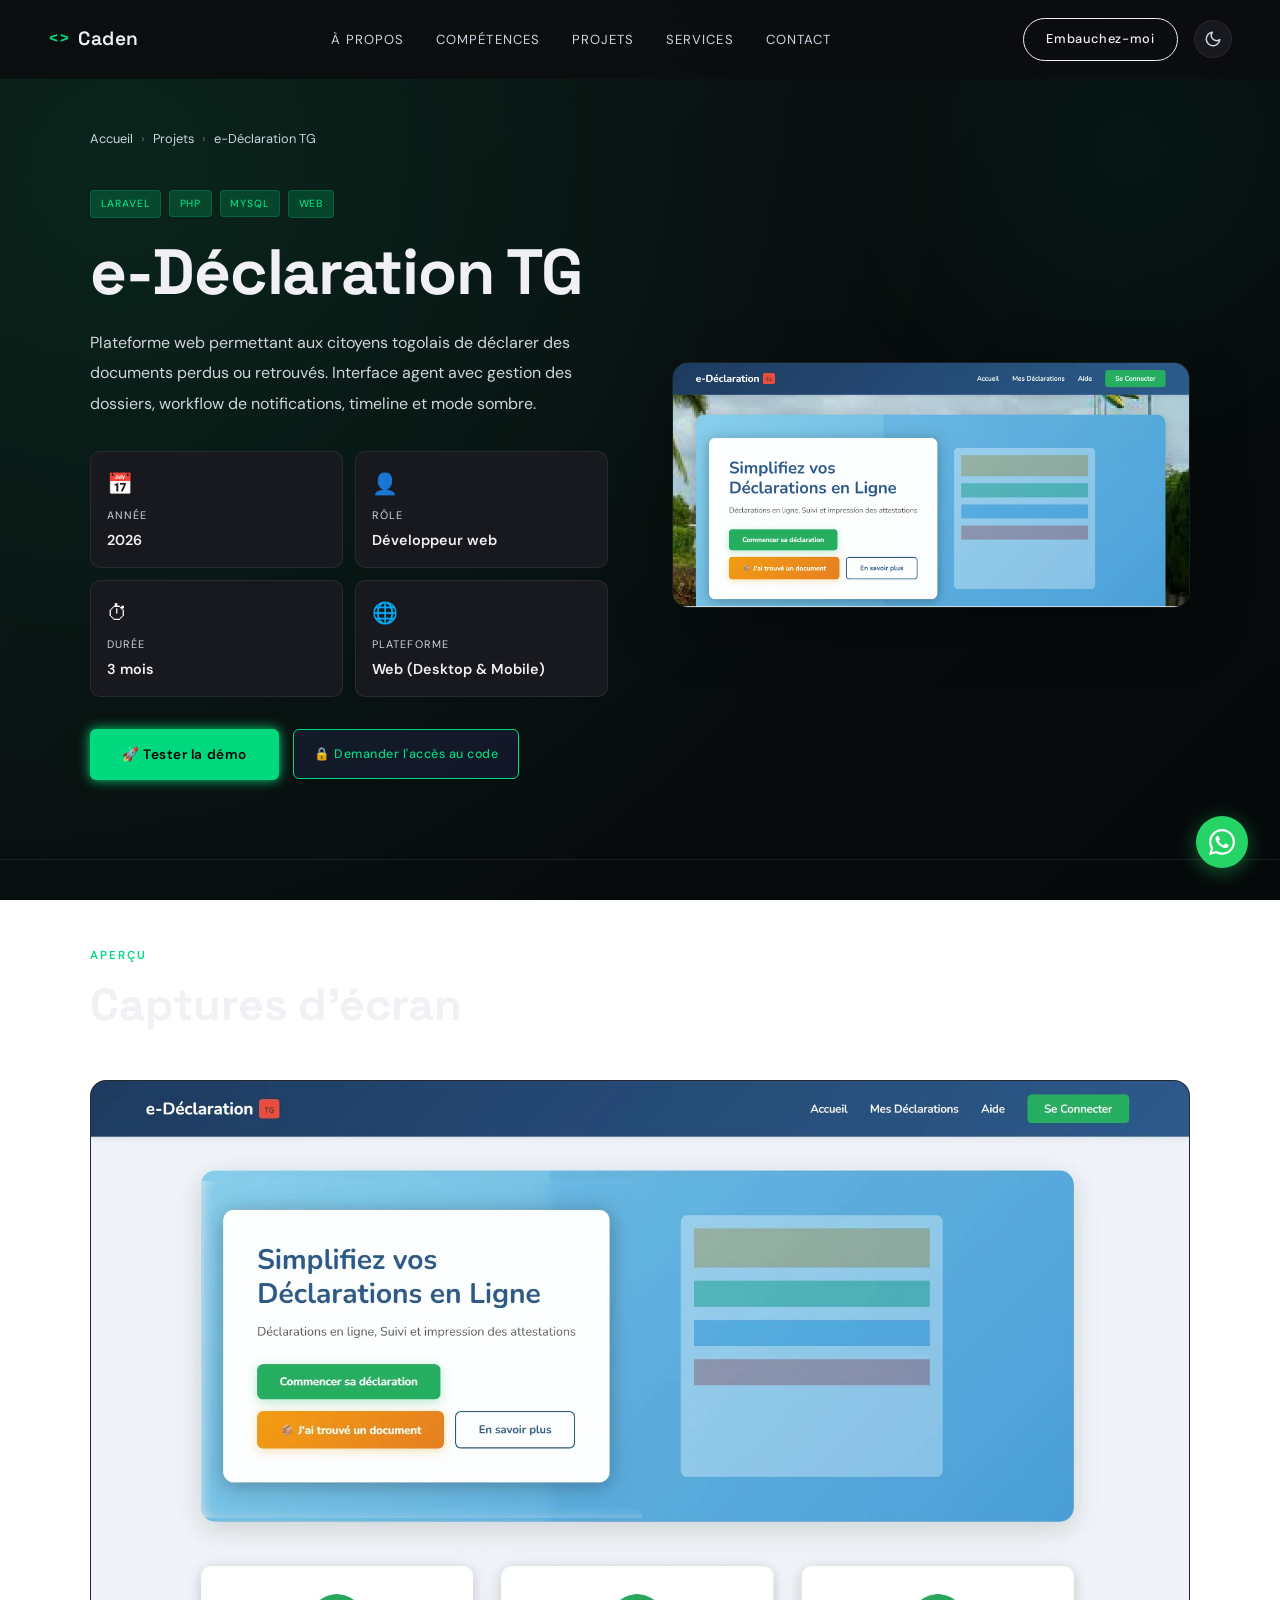
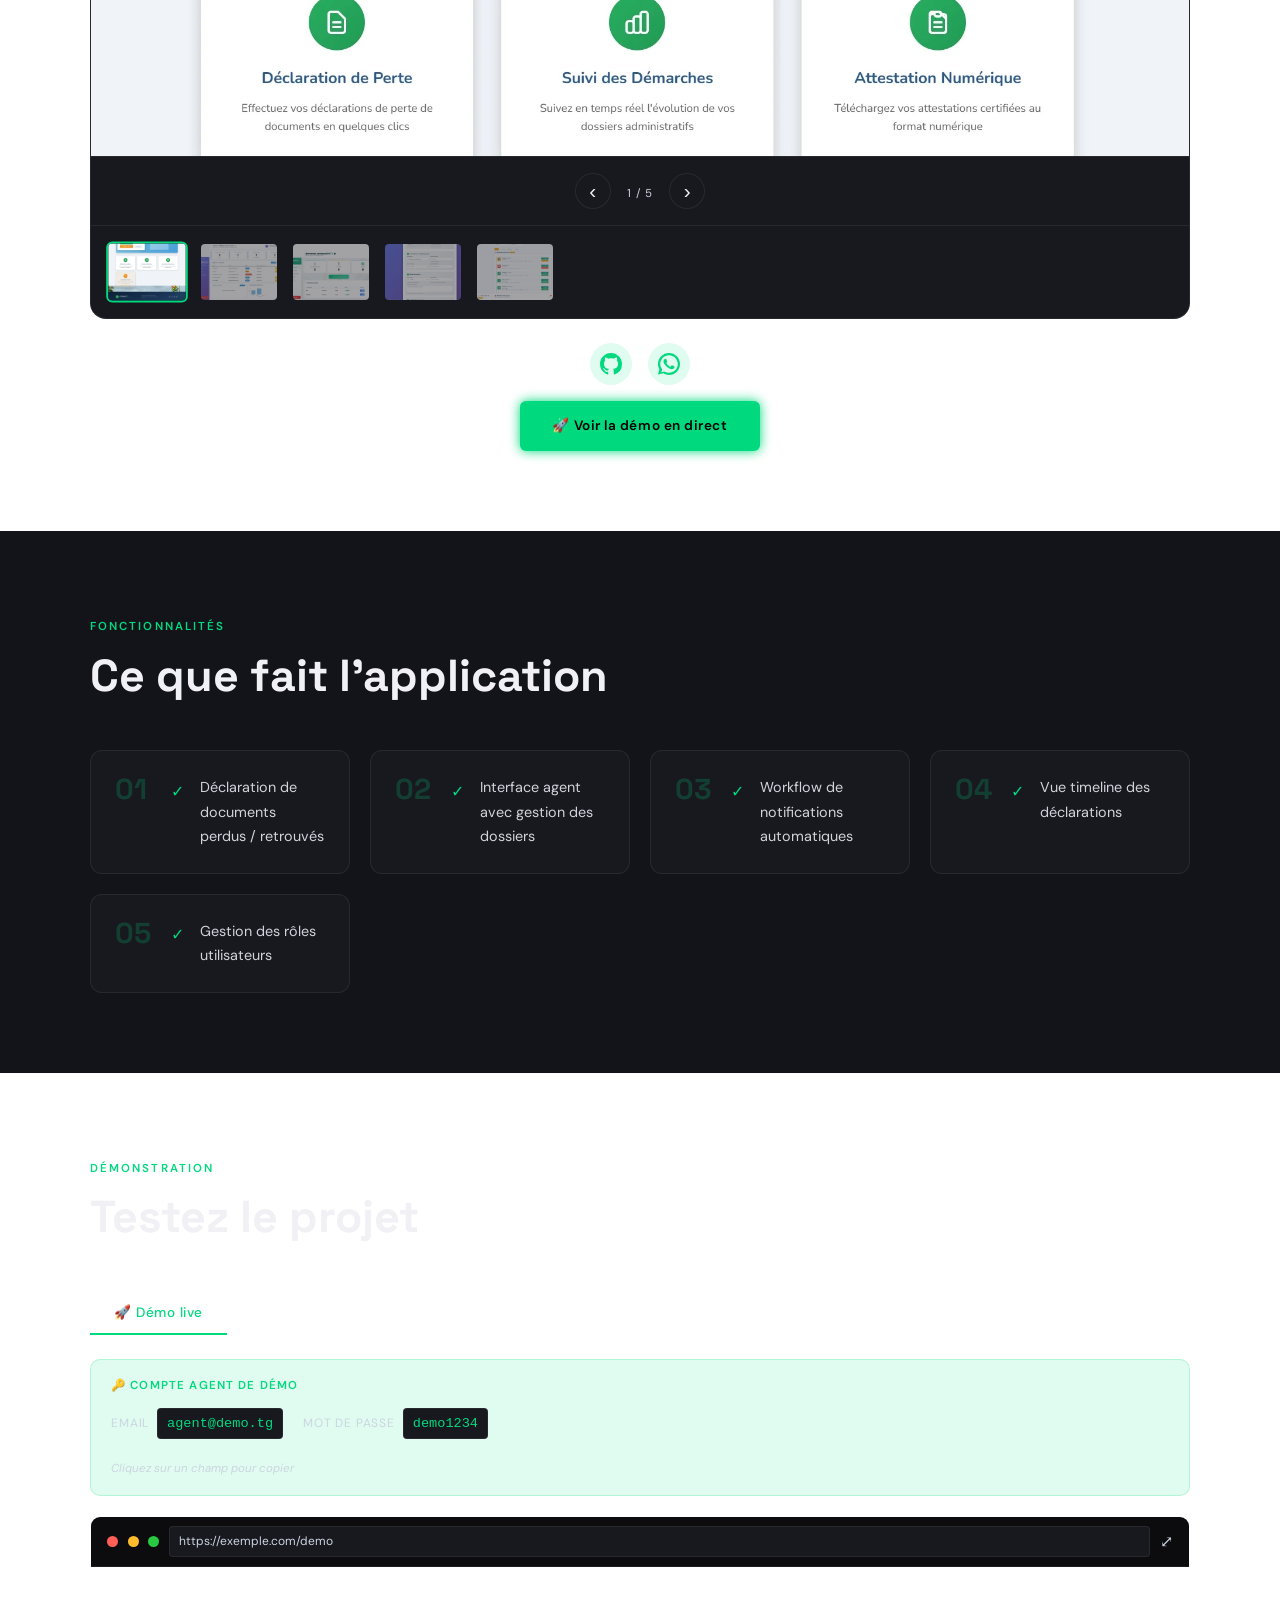
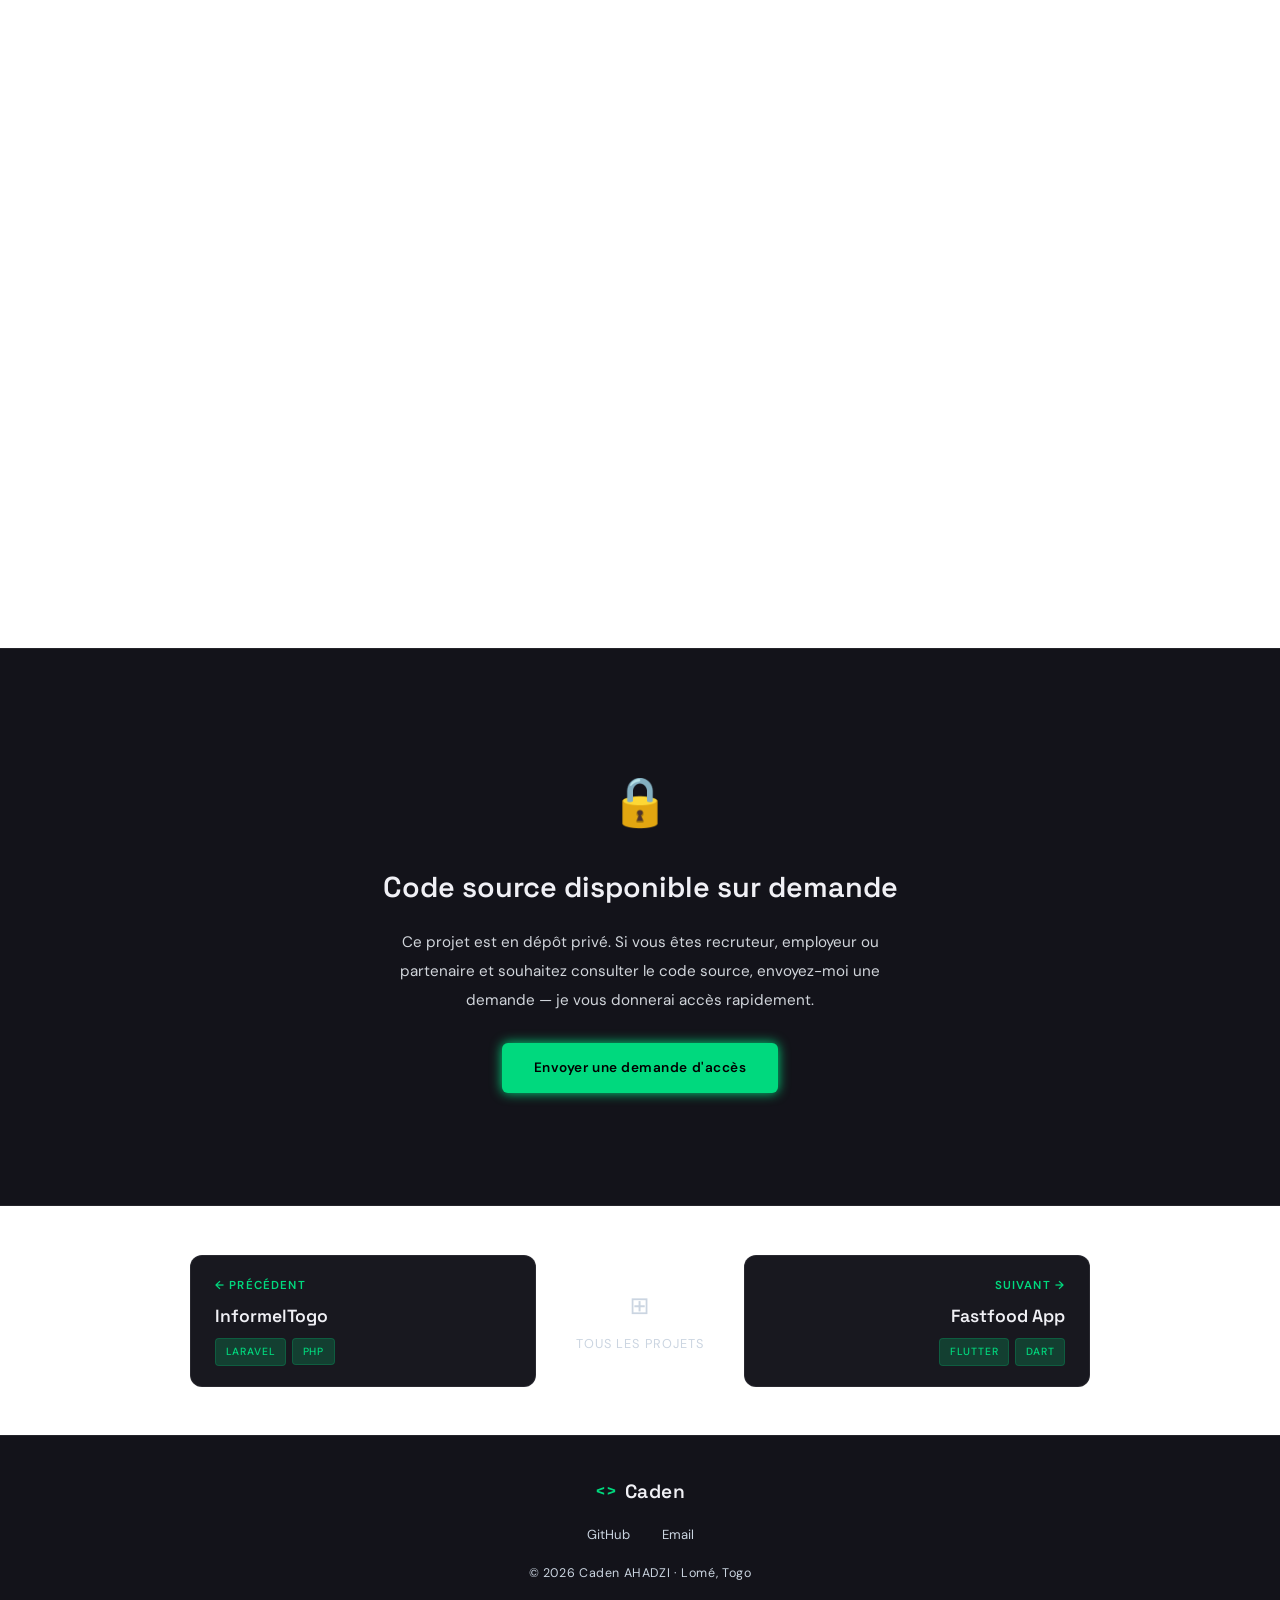
==== projet-edeclaration.html @ d6ae1157 "Mise a jour de la photo de profil et du CV" ====
<!DOCTYPE html>
<html lang="fr">
<head>
  <meta charset="UTF-8">
  <meta name="viewport" content="width=device-width, initial-scale=1.0">
  <meta name="description" content="Caden AHADZI — Développeur Frontend Mobile & Web — Lomé, Togo">
  <title>Caden — e-Déclaration TG</title>

  <link rel="preconnect" href="https://fonts.googleapis.com">
  <link rel="preconnect" href="https://fonts.gstatic.com" crossorigin>
  <link href="https://fonts.googleapis.com/css2?family=Space+Grotesk:wght@300;400;500;600;700&family=DM+Sans:opsz,wght@9..40,300;9..40,400;9..40,500&display=swap" rel="stylesheet">

  <link rel="stylesheet" href="css/style.css">
</head>
<body>

  <nav id="navbar">
    <a href="index.html" class="nav-logo">
      <span class="logo-bracket">&lt;&gt;</span>
      <span class="logo-name">Caden</span>
    </a>

    <ul class="nav-links" id="navLinks">
      <li><a href="index.html#about">À propos</a></li>
      <li><a href="index.html#competences">Compétences</a></li>
      <li><a href="index.html#projets">Projets</a></li>
      <li><a href="index.html#services">Services</a></li>
      <li><a href="index.html#contact">Contact</a></li>
    </ul>

    <div class="nav-right">
      <a href="index.html#contact" class="btn-hire">Embauchez-moi</a>
      <button class="theme-toggle" id="themeToggle" aria-label="Changer le thème">
        <svg class="icon-moon" xmlns="http://www.w3.org/2000/svg" width="18" height="18" viewBox="0 0 24 24" fill="none" stroke="currentColor" stroke-width="2" stroke-linecap="round" stroke-linejoin="round">
          <path d="M21 12.79A9 9 0 1 1 11.21 3 7 7 0 0 0 21 12.79z"/>
        </svg>
        <svg class="icon-sun" xmlns="http://www.w3.org/2000/svg" width="18" height="18" viewBox="0 0 24 24" fill="none" stroke="currentColor" stroke-width="2" stroke-linecap="round" stroke-linejoin="round">
          <circle cx="12" cy="12" r="5"/>
          <line x1="12" y1="1" x2="12" y2="3"/>
          <line x1="12" y1="21" x2="12" y2="23"/>
          <line x1="4.22" y1="4.22" x2="5.64" y2="5.64"/>
          <line x1="18.36" y1="18.36" x2="19.78" y2="19.78"/>
          <line x1="1" y1="12" x2="3" y2="12"/>
          <line x1="21" y1="12" x2="23" y2="12"/>
          <line x1="4.22" y1="19.78" x2="5.64" y2="18.36"/>
          <line x1="18.36" y1="5.64" x2="19.78" y2="4.22"/>
        </svg>
      </button>
      <button class="nav-burger" id="burger" aria-label="Menu">
        <span></span><span></span><span></span>
      </button>
    </div>
  </nav>

  <main>
    <section class="projet-hero" style="--projet-couleur: #FF6B35">
      <div class="projet-hero-orb"></div>
      <div class="container">
        <div class="breadcrumb fade-in visible">
          <a href="index.html">Accueil</a>
          <span class="bc-sep">›</span>
          <a href="index.html#projets">Projets</a>
          <span class="bc-sep">›</span>
          <span>e-Déclaration TG</span>
        </div>

        <div class="projet-hero-grid">
          <div class="projet-hero-content">
            <div class="projet-tags-wrap fade-in visible">
              <span class="tag">Laravel</span>
              <span class="tag">PHP</span>
              <span class="tag">MySQL</span>
              <span class="tag">Web</span>
            </div>
            <h1 class="projet-titre fade-in visible">e-Déclaration TG</h1>
            <p class="projet-desc fade-in visible">Plateforme web permettant aux citoyens togolais de déclarer des documents perdus ou retrouvés. Interface agent avec gestion des dossiers, workflow de notifications, timeline et mode sombre.</p>

            <div class="projet-details-grid fade-in visible">
              <div class="projet-detail-card">
                <span class="pdc-icon">📅</span>
                <p class="pdc-label">Année</p>
                <p class="pdc-valeur">2026</p>
              </div>
              <div class="projet-detail-card">
                <span class="pdc-icon">👤</span>
                <p class="pdc-label">Rôle</p>
                <p class="pdc-valeur">Développeur web</p>
              </div>
              <div class="projet-detail-card">
                <span class="pdc-icon">⏱</span>
                <p class="pdc-label">Durée</p>
                <p class="pdc-valeur">3 mois</p>
              </div>
              <div class="projet-detail-card">
                <span class="pdc-icon">🌐</span>
                <p class="pdc-label">Plateforme</p>
                <p class="pdc-valeur">Web (Desktop &amp; Mobile)</p>
              </div>
            </div>

            <div class="projet-actions fade-in visible">
              <a href="#demo-section" class="btn-primary">🚀 Tester la démo</a>
              <a href="index.html#contact" class="btn-code-request" onclick="sessionStorage.setItem('sujet_contact', 'Demande accès code — e-Déclaration TG');">🔒 Demander l'accès au code</a>
            </div>
          </div>

          <div class="projet-hero-visuel fade-in visible">
            <img src="images/pertdoc.webp" alt="e-Déclaration TG" class="projet-hero-img">
          </div>
        </div>
      </div>
    </section>

    <section class="projet-section">
      <div class="container">
        <div class="section-header fade-in">
          <span class="section-label">Aperçu</span>
          <h2 class="section-title">Captures d'écran</h2>
        </div>

        <div class="screenshots-full" id="screenshotsBlock">
          <div class="sf-slider" id="mainImageContainer">
            <div class="sf-slide active" data-index="0">
              <img src="images/pertdoc1.webp" alt="Screenshot 1">
            </div>
            <div class="sf-slide" data-index="1">
              <img src="images/pertdoc2.webp" alt="Screenshot 2">
            </div>
            <div class="sf-slide" data-index="2">
              <img src="images/pertdoc3.webp" alt="Screenshot 3">
            </div>
            <div class="sf-slide" data-index="3">
              <img src="images/pertdoc4.webp" alt="Screenshot 4">
            </div>
            <div class="sf-slide" data-index="4">
              <img src="images/pertdoc5.webp" alt="Screenshot 5">
            </div>
          </div>

          <div class="sf-controls">
            <button class="sf-btn" id="prevImageBtn">‹</button>
            <div class="sf-dots-wrap">
              <div class="sf-dots" id="dotContainer">
                <span class="dot active" data-dot-index="0"></span>
                <span class="dot" data-dot-index="1"></span>
                <span class="dot" data-dot-index="2"></span>
                <span class="dot" data-dot-index="3"></span>
                <span class="dot" data-dot-index="4"></span>
              </div>
              <span class="sf-counter"><span id="currentCounter">1</span> / 5</span>
            </div>
            <button class="sf-btn" id="nextImageBtn">›</button>
          </div>

          <div class="sf-thumbs" id="thumbContainer">
            <div class="sf-thumb active" data-thumb-index="0">
              <img src="images/pertdoc1.webp" alt="Miniature 1">
            </div>
            <div class="sf-thumb" data-thumb-index="1">
              <img src="images/pertdoc2.webp" alt="Miniature 2">
            </div>
            <div class="sf-thumb" data-thumb-index="2">
              <img src="images/pertdoc3.webp" alt="Miniature 3">
            </div>
            <div class="sf-thumb" data-thumb-index="3">
              <img src="images/pertdoc4.webp" alt="Miniature 4">
            </div>
            <div class="sf-thumb" data-thumb-index="4">
              <img src="images/pertdoc5.webp" alt="Miniature 5">
            </div>
          </div>
        </div>

        <script>
          (function() {
            function initSlider() {
              const slides = document.querySelectorAll('#mainImageContainer .sf-slide');
              const dots = document.querySelectorAll('#dotContainer .dot');
              const thumbs = document.querySelectorAll('#thumbContainer .sf-thumb');
              const prevBtn = document.getElementById('prevImageBtn');
              const nextBtn = document.getElementById('nextImageBtn');
              const counterSpan = document.getElementById('currentCounter');
              if (!slides.length) return;
              let current = 0;
              const total = slides.length;
              function showSlide(index) {
                current = (index % total + total) % total;
                slides.forEach(s => s.classList.remove('active'));
                dots.forEach(d => d.classList.remove('active'));
                thumbs.forEach(t => t.classList.remove('active'));
                slides[current].classList.add('active');
                if (dots[current]) dots[current].classList.add('active');
                if (thumbs[current]) thumbs[current].classList.add('active');
                if (counterSpan) counterSpan.innerText = current + 1;
              }
              if (prevBtn) prevBtn.addEventListener('click', () => showSlide(current - 1));
              if (nextBtn) nextBtn.addEventListener('click', () => showSlide(current + 1));
              dots.forEach((dot, idx) => dot.addEventListener('click', () => showSlide(idx)));
              thumbs.forEach((thumb, idx) => thumb.addEventListener('click', () => showSlide(idx)));
              document.addEventListener('keydown', (e) => {
                if (e.key === 'ArrowLeft') showSlide(current - 1);
                if (e.key === 'ArrowRight') showSlide(current + 1);
              });
              showSlide(0);
            }
            if (document.readyState === 'loading') {
              document.addEventListener('DOMContentLoaded', initSlider);
            } else {
              initSlider();
            }
          })();
        </script>

        <div class="social-bottom">
          <div class="social-icons-horizontal">
            <a href="https://github.com/caden7dev/pertedoc.git" target="_blank" rel="noopener" class="social-icon" title="GitHub">
              <svg viewBox="0 0 24 24" width="22" height="22" fill="currentColor">
                <path d="M12 0C5.37 0 0 5.37 0 12c0 5.31 3.435 9.795 8.205 11.385.6.105.825-.255.825-.57 0-.285-.015-1.23-.015-2.235-3.015.555-3.795-.735-4.035-1.41-.135-.345-.72-1.41-1.23-1.695-.42-.225-1.02-.78-.015-.795.945-.015 1.62.87 1.845 1.23 1.08 1.815 2.805 1.305 3.495.99.105-.78.42-1.305.765-1.605-2.67-.3-5.46-1.335-5.46-5.925 0-1.305.465-2.385 1.23-3.225-.12-.3-.54-1.53.12-3.18 0 0 1.005-.315 3.3 1.23.96-.27 1.98-.405 3-.405s2.04.135 3 .405c2.295-1.56 3.3-1.23 3.3-1.23.66 1.65.24 2.88.12 3.18.765.84 1.23 1.905 1.23 3.225 0 4.605-2.805 5.625-5.475 5.925.435.375.81 1.095.81 2.22 0 1.605-.015 2.895-.015 3.3 0 .315.225.69.825.57A12.02 12.02 0 0 0 24 12c0-6.63-5.37-12-12-12z"/>
              </svg>
            </a>
            <a href="https://wa.me/22892138182" target="_blank" rel="noopener" class="social-icon" title="WhatsApp">
              <svg viewBox="0 0 24 24" width="22" height="22" fill="currentColor">
                <path d="M17.472 14.382c-.297-.149-1.758-.867-2.03-.967-.273-.099-.471-.148-.67.15-.197.297-.767.966-.94 1.164-.173.199-.347.223-.644.075-.297-.15-1.255-.463-2.39-1.475-.883-.788-1.48-1.761-1.653-2.059-.173-.297-.018-.458.13-.606.134-.133.298-.347.446-.52.149-.174.198-.298.298-.497.099-.198.05-.371-.025-.52-.075-.149-.669-1.612-.916-2.207-.242-.579-.487-.5-.669-.51-.173-.008-.371-.01-.57-.01-.198 0-.52.074-.792.372-.272.297-1.04 1.016-1.04 2.479 0 1.462 1.065 2.875 1.213 3.074.149.198 2.096 3.2 5.077 4.487.709.306 1.262.489 1.694.625.712.227 1.36.195 1.871.118.571-.085 1.758-.719 2.006-1.413.248-.694.248-1.289.173-1.413-.074-.124-.272-.198-.57-.347zM12 0C5.373 0 0 5.373 0 12c0 2.105.545 4.092 1.5 5.832L.05 23.45l5.71-1.45A11.96 11.96 0 0 0 12 24c6.627 0 12-5.373 12-12S18.627 0 12 0zm0 21.6c-1.7 0-3.272-.459-4.643-1.256l-.336-.2-3.373.857.86-3.29-.22-.345A9.58 9.58 0 0 1 2.4 12c0-5.295 4.305-9.6 9.6-9.6 5.295 0 9.6 4.305 9.6 9.6 0 5.295-4.305 9.6-9.6 9.6z"/>
              </svg>
            </a>
          </div>
          <div class="demo-bottom">
            <a href="#demo-section" class="btn-primary">🚀 Voir la démo en direct</a>
          </div>
        </div>
      </div>
    </section>

    <section class="projet-section section-alt">
      <div class="container">
        <div class="section-header fade-in">
          <span class="section-label">Fonctionnalités</span>
          <h2 class="section-title">Ce que fait l'application</h2>
        </div>
        <div class="features-full-grid">
          <div class="feature-full-card fade-in">
            <div class="ffc-num">01</div>
            <div class="ffc-check">✓</div>
            <p class="ffc-text">Déclaration de documents perdus / retrouvés</p>
          </div>
          <div class="feature-full-card fade-in">
            <div class="ffc-num">02</div>
            <div class="ffc-check">✓</div>
            <p class="ffc-text">Interface agent avec gestion des dossiers</p>
          </div>
          <div class="feature-full-card fade-in">
            <div class="ffc-num">03</div>
            <div class="ffc-check">✓</div>
            <p class="ffc-text">Workflow de notifications automatiques</p>
          </div>
          <div class="feature-full-card fade-in">
            <div class="ffc-num">04</div>
            <div class="ffc-check">✓</div>
            <p class="ffc-text">Vue timeline des déclarations</p>
          </div>
          <div class="feature-full-card fade-in">
            <div class="ffc-num">05</div>
            <div class="ffc-check">✓</div>
            <p class="ffc-text">Gestion des rôles utilisateurs</p>
          </div>
        </div>
      </div>
    </section>

    <section class="projet-section" id="demo-section">
      <div class="container">
        <div class="section-header fade-in">
          <span class="section-label">Démonstration</span>
          <h2 class="section-title">Testez le projet</h2>
        </div>
        <div class="demo-tabs fade-in">
          <button class="demo-tab active" id="tab-btn-live" onclick="switchDemoTab('live')">🚀 Démo live</button>
        </div>
        <div class="demo-panel active" id="panel-live">
          <div class="demo-credentials fade-in">
            <span class="demo-credentials-label">🔑 Compte agent de démo</span>
            <div class="demo-credentials-row">
              <div class="demo-cred-item">
                <span class="cred-key">Email</span>
                <code class="cred-val" onclick="copierTexte(this)">agent@demo.tg</code>
              </div>
              <div class="demo-cred-item">
                <span class="cred-key">Mot de passe</span>
                <code class="cred-val" onclick="copierTexte(this)">demo1234</code>
              </div>
              <span class="cred-hint">Cliquez sur un champ pour copier</span>
            </div>
          </div>
          <div class="demo-frame-wrap fade-in">
            <div class="demo-frame-toolbar">
              <span class="frame-dot red"></span>
              <span class="frame-dot yellow"></span>
              <span class="frame-dot green"></span>
              <span class="frame-url">https://exemple.com/demo</span>
              <a href="https://exemple.com/demo" target="_blank" rel="noopener" class="frame-open" title="Plein écran">⤢</a>
            </div>
            <iframe class="demo-frame-full" src="https://exemple.com/demo" title="Démo e-Déclaration TG" loading="lazy"></iframe>
          </div>
        </div>
      </div>
    </section>

    <section class="projet-section projet-cta-section">
      <div class="container">
        <div class="projet-cta-box fade-in">
          <div class="pcb-icon">🔒</div>
          <h2>Code source disponible sur demande</h2>
          <p>Ce projet est en dépôt privé. Si vous êtes recruteur, employeur ou partenaire et souhaitez consulter le code source, envoyez-moi une demande — je vous donnerai accès rapidement.</p>
          <a href="index.html#contact" class="btn-primary" onclick="sessionStorage.setItem('sujet_contact', 'Demande accès code — e-Déclaration TG');">Envoyer une demande d'accès</a>
        </div>
      </div>
    </section>

    <section class="projet-nav-section">
      <div class="container">
        <div class="projet-nav-grid">
          <a href="projet-informel.html" class="projet-nav-card">
            <span class="pnc-dir">← Précédent</span>
            <span class="pnc-titre">InformelTogo</span>
            <div class="pnc-tags">
              <span class="tag">Laravel</span>
              <span class="tag">PHP</span>
            </div>
          </a>
          <a href="index.html#projets" class="projet-nav-home">
            <span>⊞</span>
            <span>Tous les projets</span>
          </a>
          <a href="projet-fastfood.html" class="projet-nav-card projet-nav-right">
            <span class="pnc-dir">Suivant →</span>
            <span class="pnc-titre">Fastfood App</span>
            <div class="pnc-tags">
              <span class="tag">Flutter</span>
              <span class="tag">Dart</span>
            </div>
          </a>
        </div>
      </div>
    </section>
  </main>

  <footer>
    <div class="footer-inner">
      <a href="index.html" class="footer-logo">
        <span class="logo-bracket">&lt;&gt;</span>
        <span class="logo-name">Caden</span>
      </a>
      <div class="footer-links">
        <a href="https://github.com/caden7dev/pertedoc.git" target="_blank" rel="noopener">GitHub</a>
        <a href="mailto:ahadzicaden7@gmail.com">Email</a>
      </div>
      <p class="footer-copy">© 2026 Caden AHADZI · Lomé, Togo</p>
    </div>
  </footer>

  <a href="https://wa.me/22892138182" class="whatsapp-btn" target="_blank" rel="noopener" aria-label="WhatsApp">
    <svg viewBox="0 0 24 24" fill="currentColor" width="26" height="26">
      <path d="M17.472 14.382c-.297-.149-1.758-.867-2.03-.967-.273-.099-.471-.148-.67.15-.197.297-.767.966-.94 1.164-.173.199-.347.223-.644.075-.297-.15-1.255-.463-2.39-1.475-.883-.788-1.48-1.761-1.653-2.059-.173-.297-.018-.458.13-.606.134-.133.298-.347.446-.52.149-.174.198-.298.298-.497.099-.198.05-.371-.025-.52-.075-.149-.669-1.612-.916-2.207-.242-.579-.487-.5-.669-.51-.173-.008-.371-.01-.57-.01-.198 0-.52.074-.792.372-.272.297-1.04 1.016-1.04 2.479 0 1.462 1.065 2.875 1.213 3.074.149.198 2.096 3.2 5.077 4.487.709.306 1.262.489 1.694.625.712.227 1.36.195 1.871.118.571-.085 1.758-.719 2.006-1.413.248-.694.248-1.289.173-1.413-.074-.124-.272-.198-.57-.347m-5.421 7.403h-.004a9.87 9.87 0 01-5.031-1.378l-.361-.214-3.741.982.998-3.648-.235-.374a9.86 9.86 0 01-1.51-5.26c.001-5.45 4.436-9.884 9.888-9.884 2.64 0 5.122 1.03 6.988 2.898a9.825 9.825 0 012.893 6.994c-.003 5.45-4.437 9.884-9.885 9.884m8.413-18.297A11.815 11.815 0 0012.05 0C5.495 0 .16 5.335.157 11.892c0 2.096.547 4.142 1.588 5.945L.057 24l6.305-1.654a11.882 11.882 0 005.683 1.448h.005c6.554 0 11.89-5.335 11.893-11.893a11.821 11.821 0 00-3.48-8.413z"/>
    </svg>
  </a>

  <script src="js/main.js"></script>
  <script>
    function switchDemoTab(tab) {
      document.querySelectorAll('.demo-tab').forEach(t => t.classList.remove('active'));
      document.querySelectorAll('.demo-panel').forEach(p => p.classList.remove('active'));
      document.getElementById('tab-btn-' + tab).classList.add('active');
      document.getElementById('panel-' + tab).classList.add('active');
    }
    function copierTexte(el) {
      navigator.clipboard.writeText(el.textContent.trim());
      el.classList.add('copied');
      setTimeout(() => el.classList.remove('copied'), 2000);
    }
  </script>
</body>
</html>
---- css/style.css ----
/* ══════════════════════════════════════════
   PORTFOLIO CADEN — Dark Theme Premium (v2)
══════════════════════════════════════════ */

:root {
  --bg:           #0C0C0F;
  --bg-surface:   #13131A;
  --bg-card:      #18181F;
  --bg-card-hover:#1E1E28;
  --text:         #F0F0F5;
  --text-muted:   #B0B3C0;   /* amélioré */
  --text-body:    #E5E7EB;
  --accent:       #00D97E;
  --accent-dim:   rgba(0, 217, 126, 0.12);
  --accent-glow:  rgba(0, 217, 126, 0.25);
  --border:       rgba(255, 255, 255, 0.07);
  --border-hover: rgba(0, 217, 126, 0.3);
  --serif:        'Space Grotesk', system-ui, sans-serif;
  --sans:         'DM Sans', system-ui, sans-serif;
  
  /* RGB versions pour dégradés */
  --accent-rgb:   0, 217, 126;
}

*, *::before, *::after { margin: 0; padding: 0; box-sizing: border-box; }
html { scroll-behavior: smooth; }

body {
  font-family: var(--sans);
  background: radial-gradient(circle at 10% 20%, rgba(var(--accent-rgb), 0.03) 0%, transparent 50%),
              linear-gradient(125deg, var(--bg) 0%, var(--bg-surface) 100%);
  background-attachment: fixed;
  color: var(--text-body);
  line-height: 1.7;
  font-size: 16px;
}
img  { max-width: 100%; display: block; }

/* ══════════════════════════════════════════
   NAVIGATION
══════════════════════════════════════════ */
nav {
  position: fixed; top: 0; width: 100%; z-index: 100;
  padding: 1.1rem 3rem;
  display: flex; justify-content: space-between; align-items: center;
  background: rgba(12, 12, 15, 0.85);
  backdrop-filter: blur(20px);
  border-bottom: 1px solid transparent;
  transition: border-color .3s;
}
nav.scrolled { border-bottom-color: var(--border); }

.nav-logo { display: flex; align-items: center; gap: .5rem; text-decoration: none; }
.logo-bracket { font-family: var(--serif); font-size: 1.1rem; color: var(--accent); font-weight: 600; }
.logo-name    { font-family: var(--serif); font-size: 1.2rem; font-weight: 600; color: var(--text); letter-spacing: .03em; }

.nav-links { display: flex; gap: 2rem; list-style: none; }
.nav-links a {
  font-size: .82rem; color: var(--text-muted); text-decoration: none;
  letter-spacing: .08em; text-transform: uppercase; font-weight: 400;
  transition: color .2s; position: relative;
}
.nav-links a::after {
  content: ''; position: absolute; bottom: -4px; left: 0;
  width: 0; height: 1.5px; background: var(--accent);
  transition: width .25s;
}
.nav-links a:hover { color: var(--accent); }
.nav-links a:hover::after { width: 100%; }

.nav-right { display: flex; align-items: center; gap: 1rem; }

.btn-hire {
  padding: .6rem 1.4rem; border: 1.5px solid var(--text);
  color: var(--text); text-decoration: none;
  font-size: .8rem; font-weight: 500; font-family: var(--sans);
  border-radius: 50px; letter-spacing: .05em;
  transition: background .22s, border-color .22s, color .22s;
}
.btn-hire:hover { background: var(--accent); border-color: var(--accent); color: #000; }

.nav-burger { display: none; flex-direction: column; gap: 5px; background: none; border: none; cursor: pointer; }
.nav-burger span { display: block; width: 22px; height: 1.5px; background: var(--text); transition: .3s; }

/* ══════════════════════════════════════════
   HERO
══════════════════════════════════════════ */
.hero {
  min-height: 100vh; position: relative; overflow: hidden;
  display: flex; align-items: center; padding-top: 80px;
}

.hero-orb {
  position: absolute; border-radius: 50%;
  filter: blur(80px); pointer-events: none;
  animation: floatGlow 16s ease-in-out infinite;
}
.orb-1 {
  width: 500px; height: 500px;
  background: radial-gradient(circle, rgba(0,217,126,.12) 0%, transparent 70%);
  top: -100px; left: -100px;
  animation-delay: 0s;
}
.orb-2 {
  width: 400px; height: 400px;
  background: radial-gradient(circle, rgba(0,217,126,.08) 0%, transparent 70%);
  bottom: -100px; right: 200px;
  animation-delay: 2s;
}

@keyframes floatGlow {
  0% { transform: translate(0, 0) scale(1); opacity: 0.5; }
  50% { transform: translate(5%, 5%) scale(1.05); opacity: 0.7; }
  100% { transform: translate(0, 0) scale(1); opacity: 0.5; }
}

.hero-inner {
  display: grid; grid-template-columns: 1fr 1fr;
  gap: 4rem; align-items: center;
  padding: 4rem 2rem;
}

.hero-badge {
  display: inline-flex; align-items: center; gap: .6rem;
  padding: .5rem 1.1rem; border: 1px solid var(--border);
  background: var(--accent-dim); border-radius: 50px;
  font-size: .78rem; color: var(--accent); font-weight: 500;
  letter-spacing: .05em; margin-bottom: 2rem;
}
.badge-dot {
  width: 7px; height: 7px; border-radius: 50%; background: var(--accent);
  animation: pulse 2s ease-in-out infinite;
}
@keyframes pulse {
  0%, 100% { opacity: 1; transform: scale(1); }
  50%       { opacity: .5; transform: scale(.8); }
}

.hero-title {
  font-family: var(--serif); font-size: clamp(2.8rem, 6vw, 5.5rem);
  font-weight: 700; line-height: 1.08;
  letter-spacing: -.02em; margin-bottom: 1.5rem; color: var(--text);
}

.hero-sub {
  font-size: 1rem; font-weight: 300; color: #D1D5DB;
  max-width: 480px; margin-bottom: 2.5rem; line-height: 1.85;
}

.hero-cta { display: flex; gap: 1rem; flex-wrap: wrap; margin-bottom: 3rem; }

/* Stats */
.hero-stats { display: flex; align-items: center; gap: 0; }
.stat-item { text-align: center; padding: 0 1.5rem; }
.stat-item:first-child { padding-left: 0; }
.stat-value  { font-family: var(--serif); font-size: 2.2rem; font-weight: 700; color: var(--accent); }
.stat-suffix { font-family: var(--serif); font-size: 2rem; font-weight: 700; color: var(--accent); }
.stat-label  { font-size: .75rem; color: var(--text-muted); text-transform: uppercase; letter-spacing: .08em; margin-top: .2rem; }
.stat-divider { width: 1px; height: 50px; background: var(--border); }

/* Photo hero */
.hero-photo-wrap { display: flex; justify-content: center; align-items: center; }

.hero-photo {
  position: relative; width: 100%; max-width: 420px;
  border-radius: 16px; overflow: visible;
}

.hero-photo img {
  width: 100%; border-radius: 16px;
  border: 1px solid var(--border);
  box-shadow: 0 0 60px rgba(0,217,126,.08);
}

.photo-placeholder {
  aspect-ratio: 3/4; background: var(--bg-card);
  border: 1px dashed var(--border); border-radius: 16px;
  display: flex; flex-direction: column; align-items: center;
  justify-content: center; gap: 1rem; color: var(--text-muted);
  font-size: .85rem; text-align: center; padding: 2rem;
}
.photo-placeholder span { font-size: 2.5rem; }
.photo-placeholder code { font-size: .75rem; color: var(--accent); }

.tech-badge {
  position: absolute; bottom: -16px; left: 50%;
  transform: translateX(-50%);
  display: flex; gap: .5rem; flex-wrap: wrap; justify-content: center;
  background: var(--bg-card); border: 1px solid var(--border);
  border-radius: 50px; padding: .6rem 1.2rem;
  box-shadow: 0 8px 32px rgba(0,0,0,.4);
}
.tech-badge span {
  font-size: .72rem; font-weight: 500; color: var(--accent);
  letter-spacing: .06em; text-transform: uppercase;
}

/* ══════════════════════════════════════════
   BOUTONS
══════════════════════════════════════════ */
.btn-primary {
  display: inline-block; padding: .85rem 2rem;
  background: var(--accent); color: #000;
  text-decoration: none; font-size: .85rem;
  font-weight: 600; letter-spacing: .04em;
  border: none; cursor: pointer; font-family: var(--sans);
  border-radius: 6px; backdrop-filter: blur(2px);
  transition: background .2s, transform .18s, box-shadow .2s;
}
.btn-primary:hover, .btn-demo:hover {
  background: #00f090;
  transform: translateY(-2px);
  box-shadow: 0 8px 20px rgba(0,217,126,0.4);
}
.btn-outline {
  display: inline-block; padding: .85rem 2rem;
  border: 1.5px solid var(--border); color: var(--text);
  text-decoration: none; font-size: .85rem; font-weight: 400;
  border-radius: 6px; transition: border-color .2s, color .2s;
  background: transparent;
}
.btn-outline:hover { border-color: var(--accent); color: var(--accent); }
.btn-full { width: 100%; text-align: center; }

/* Bouton code request amélioré */
.btn-code-request {
  display: inline-flex; align-items: center; gap: .5rem;
  padding: .6rem 1.25rem;
  background: rgba(108,99,255,0.1);
  border: 1px solid var(--accent);
  color: var(--accent);
  font-family: var(--sans);
  font-size: .78rem;
  font-weight: 500;
  border-radius: 6px;
  text-decoration: none;
  cursor: pointer;
  transition: all 0.2s ease;
  letter-spacing: .04em;
}
.btn-code-request:hover {
  background: var(--accent);
  color: #000;
  border-color: var(--accent);
}

/* ══════════════════════════════════════════
   SECTIONS COMMUNES
══════════════════════════════════════════ */
section { padding: 6rem 2rem; }
.section-alt { background: var(--bg-surface); }
.container { max-width: 1100px; margin: 0 auto; }

.section-header { margin-bottom: 3rem; }
.section-label {
  display: inline-block; font-size: .72rem; letter-spacing: .18em;
  text-transform: uppercase; color: var(--accent); font-weight: 600;
  margin-bottom: .75rem;
}
.section-title {
  font-family: var(--serif); font-size: clamp(1.8rem, 4vw, 2.8rem);
  font-weight: 700; color: var(--text); line-height: 1.2;
}

/* ══════════════════════════════════════════
   À PROPOS
══════════════════════════════════════════ */
.about-grid { display: grid; grid-template-columns: 1fr 1.7fr; gap: 4rem; align-items: start; }

.about-photo-wrap { display: flex; flex-direction: column; gap: 1rem; }
.about-photo {
  border-radius: 12px; overflow: hidden;
  border: 1px solid var(--border);
}
.about-photo img { width: 100%; height: auto; display: block; }

.about-card-info {
  background: var(--bg-card); border: 1px solid var(--border);
  border-radius: 10px; padding: 1.25rem 1.5rem;
}
.aci-name { font-weight: 600; font-size: 1rem; color: var(--text); margin-bottom: .2rem; }
.aci-role { font-size: .85rem; color: var(--accent); margin-bottom: .4rem; }
.aci-loc  { font-size: .82rem; color: var(--text-muted); }

.about-heading {
  font-family: var(--serif); font-size: clamp(1.5rem, 3vw, 2.2rem);
  font-weight: 600; line-height: 1.3; margin-bottom: 1.5rem; color: var(--text);
}
.about-heading em { color: var(--accent); font-style: normal; }
.about-para { font-size: .95rem; color: #D1D5DB; line-height: 1.9; margin-bottom: 1rem; }
.about-para strong { color: var(--text); font-weight: 500; }

.about-info { display: grid; grid-template-columns: 1fr 1fr; gap: 1rem; margin-top: 2rem; }
.info-item { border: 1px solid var(--border); border-radius: 8px; padding: .9rem 1rem; background: var(--bg-card); }
.info-label { font-size: .7rem; letter-spacing: .12em; text-transform: uppercase; color: var(--text-muted); margin-bottom: .3rem; }
.info-value { font-size: .9rem; color: var(--text); font-weight: 500; }

/* ══════════════════════════════════════════
   COMPÉTENCES
══════════════════════════════════════════ */
.skills-grid { display: grid; grid-template-columns: repeat(auto-fit, minmax(270px, 1fr)); gap: 2.5rem; }

.skill-category {
  background: var(--bg-card); border: 1px solid var(--border);
  border-radius: 12px; padding: 1.75rem;
  transition: border-color .3s, box-shadow .3s;
}
.skill-category:hover { border-color: var(--border-hover); box-shadow: 0 25px 40px -12px rgba(0,0,0,0.35); }

.skill-category h3 {
  font-family: var(--serif); font-size: 1.1rem; font-weight: 600;
  color: var(--text); margin-bottom: 1.5rem;
  padding-bottom: .75rem; border-bottom: 1px solid var(--border);
}

.skill-bar { margin-bottom: 1.1rem; }
.skill-bar-top { display: flex; justify-content: space-between; margin-bottom: .5rem; }
.skill-name { font-size: .85rem; color: var(--text); }
.skill-pct  { font-size: .78rem; color: var(--accent); font-weight: 600; }
.skill-track { height: 3px; background: var(--border); border-radius: 2px; }
.skill-fill  { height: 100%; background: linear-gradient(90deg, var(--accent), #00f090); border-radius: 2px; width: 0; transition: width 1.3s cubic-bezier(.4,0,.2,1); }

.cv-download { margin-top: 3rem; display: flex; justify-content: center; }

/* ══════════════════════════════════════════
   PROJETS
══════════════════════════════════════════ */
.projects-grid { display: grid; grid-template-columns: repeat(auto-fit, minmax(320px, 1fr)); gap: 1.75rem; }

.project-card {
  background: var(--bg-card); border: 1px solid var(--border);
  border-radius: 12px; overflow: hidden;
  transition: transform .3s, border-color .3s, box-shadow .3s;
  backdrop-filter: blur(2px);
}
.project-card:hover {
  transform: translateY(-6px);
  border-color: var(--border-hover);
  box-shadow: 0 25px 40px -12px rgba(0,0,0,0.35);
}

.project-img { height: 200px; overflow: hidden; }
.project-img img { width: 100%; height: 100%; object-fit: cover; transition: transform .4s; }
.project-card:hover .project-img img { transform: scale(1.05); }

.project-img-placeholder {
  width: 100%; height: 100%;
  background: linear-gradient(135deg, #13131A 0%, #1E1E2A 100%);
  display: flex; align-items: center; justify-content: center;
}
.project-img-placeholder span {
  font-family: var(--serif); font-size: 1.8rem; font-weight: 600;
  color: var(--accent); opacity: .35;
}

.project-body { padding: 1.5rem; }
.project-tags { display: flex; flex-wrap: wrap; gap: .4rem; margin-bottom: .9rem; }
.tag {
  font-size: .65rem; letter-spacing: .08em; text-transform: uppercase;
  padding: .25rem .6rem; border-radius: 4px;
  background: var(--accent-dim); color: var(--accent);
  border: 1px solid rgba(0,217,126,.2);
}
.project-body h3 { font-family: var(--serif); font-size: 1.3rem; font-weight: 600; color: var(--text); margin-bottom: .5rem; }
.project-body p  { font-size: .875rem; color: #D1D5DB; line-height: 1.7; margin-bottom: 1.25rem; }
.project-link {
  font-size: .78rem; letter-spacing: .08em; text-transform: uppercase;
  color: var(--accent); text-decoration: none; font-weight: 600;
  transition: gap .2s; display: inline-flex; align-items: center; gap: .4rem;
}
.project-link:hover { gap: .8rem; }

/* ══════════════════════════════════════════
   SERVICES
══════════════════════════════════════════ */
.services-grid { display: grid; grid-template-columns: repeat(auto-fit, minmax(240px, 1fr)); gap: 1.5rem; }

.service-card {
  background: var(--bg-card); border: 1px solid var(--border);
  border-radius: 12px; padding: 2rem;
  transition: transform .3s, border-color .3s, box-shadow .3s;
  position: relative; overflow: hidden;
  backdrop-filter: blur(2px);
}
.service-card::before {
  content: ''; position: absolute; top: 0; left: 0;
  right: 0; height: 2px;
  background: linear-gradient(90deg, var(--accent), transparent);
  opacity: 0; transition: opacity .3s;
}
.service-card:hover { transform: translateY(-4px); border-color: var(--border-hover); box-shadow: 0 25px 40px -12px rgba(0,0,0,0.35); }
.service-card:hover::before { opacity: 1; }

.service-icon { font-size: 2rem; margin-bottom: 1rem; }
.service-card h3 { font-family: var(--serif); font-size: 1.15rem; font-weight: 600; color: var(--text); margin-bottom: .75rem; }
.service-card p  { font-size: .875rem; color: #D1D5DB; line-height: 1.75; }

/* ══════════════════════════════════════════
   TÉMOIGNAGES
══════════════════════════════════════════ */
.testimonials-grid { display: grid; grid-template-columns: repeat(auto-fit, minmax(280px, 1fr)); gap: 1.5rem; }

.testimonial-card {
  background: var(--bg-card); border: 1px solid var(--border);
  border-radius: 12px; padding: 2rem;
  transition: border-color .3s, box-shadow .3s;
  backdrop-filter: blur(2px);
}
.testimonial-card:hover { border-color: var(--border-hover); box-shadow: 0 25px 40px -12px rgba(0,0,0,0.35); }
.testimonial-stars { color: var(--accent); font-size: 1rem; letter-spacing: .15em; margin-bottom: 1.25rem; }
.testimonial-quote { font-size: .95rem; color: #D1D5DB; line-height: 1.8; margin-bottom: 1.5rem; font-style: italic; }
.testimonial-footer { display: flex; align-items: center; gap: .9rem; }
.testimonial-avatar {
  width: 42px; height: 42px; border-radius: 50%;
  background: var(--accent-dim); border: 1.5px solid var(--accent);
  display: flex; align-items: center; justify-content: center;
  font-weight: 700; color: var(--accent); font-size: 1rem; flex-shrink: 0;
}
.testimonial-author { font-size: .875rem; font-weight: 600; color: var(--text); }
.testimonial-role   { font-size: .78rem; color: var(--text-muted); margin-top: .15rem; }

/* ══════════════════════════════════════════
   BLOG
══════════════════════════════════════════ */
.blog-grid { display: grid; grid-template-columns: repeat(auto-fit, minmax(300px, 1fr)); gap: 1.5rem; }

.blog-card {
  background: var(--bg-card); border: 1px solid var(--border);
  border-radius: 12px; padding: 1.75rem;
  transition: border-color .3s, transform .3s, box-shadow .3s;
  backdrop-filter: blur(2px);
}
.blog-card:hover { border-color: var(--border-hover); transform: translateY(-3px); box-shadow: 0 25px 40px -12px rgba(0,0,0,0.35); }
.blog-meta { display: flex; align-items: center; gap: .75rem; margin-bottom: 1rem; }
.blog-date { font-size: .78rem; color: var(--text-muted); }
.blog-cat {
  font-size: .65rem; letter-spacing: .1em; text-transform: uppercase;
  padding: .2rem .6rem; border-radius: 4px;
  background: var(--accent-dim); color: var(--accent);
  border: 1px solid rgba(0,217,126,.2);
}
.blog-card h3 { font-family: var(--serif); font-size: 1.2rem; font-weight: 600; color: var(--text); line-height: 1.4; margin-bottom: .75rem; }
.blog-card p  { font-size: .875rem; color: #D1D5DB; line-height: 1.7; margin-bottom: 1.1rem; }
.empty-state  { font-size: 1rem; color: var(--text-muted); font-style: italic; }

/* ══════════════════════════════════════════
   CONTACT
══════════════════════════════════════════ */
.contact-grid { display: grid; grid-template-columns: 1fr 1.6fr; gap: 4rem; }

.contact-intro { font-size: .95rem; color: #D1D5DB; line-height: 1.9; margin-bottom: 2rem; }

.contact-detail {
  display: flex; align-items: flex-start; gap: 1rem;
  padding: 1rem 1.25rem; background: var(--bg-card);
  border: 1px solid var(--border); border-radius: 10px;
  margin-bottom: .75rem; transition: border-color .2s;
}
.contact-detail:hover { border-color: var(--border-hover); }
.cd-icon { font-size: 1.2rem; flex-shrink: 0; }
.contact-detail-label { font-size: .7rem; letter-spacing: .1em; text-transform: uppercase; color: var(--text-muted); margin-bottom: .2rem; }
.contact-detail-value { font-size: .9rem; color: var(--text); text-decoration: none; }
a.contact-detail-value:hover { color: var(--accent); }

.contact-form { background: var(--bg-card); border: 1px solid var(--border); border-radius: 12px; padding: 2rem; }

.form-row { display: grid; grid-template-columns: 1fr 1fr; gap: 1rem; }
.form-group { margin-bottom: 1.25rem; }

.form-group label {
  display: block; font-size: .72rem; letter-spacing: .1em;
  text-transform: uppercase; color: var(--text-muted); margin-bottom: .5rem;
}
.form-group input,
.form-group textarea {
  width: 100%; padding: .85rem 1rem;
  background: var(--bg); border: 1px solid var(--border);
  border-radius: 6px; font-family: var(--sans); font-size: .9rem;
  color: var(--text); outline: none; transition: border-color .2s; resize: vertical;
}
.form-group input:focus,
.form-group textarea:focus { border-color: var(--accent); }
.form-group textarea { min-height: 130px; }

.alert-success {
  padding: 1rem 1.25rem; background: rgba(0,217,126,.1);
  border: 1px solid rgba(0,217,126,.3); color: var(--accent);
  border-radius: 8px; font-size: .9rem; margin-bottom: 1.5rem;
}
.alert-error {
  padding: 1rem 1.25rem; background: rgba(255,80,80,.08);
  border: 1px solid rgba(255,80,80,.3); color: #ff6b6b;
  border-radius: 8px; font-size: .875rem; margin-bottom: 1.5rem;
}

/* ══════════════════════════════════════════
   FOOTER
══════════════════════════════════════════ */
footer {
  background: var(--bg-surface);
  border-top: 1px solid var(--border);
  padding: 2.5rem 2rem;
}
.footer-inner {
  max-width: 1100px; margin: 0 auto;
  display: flex; flex-direction: column; align-items: center; gap: 1rem;
}
.footer-logo { display: flex; align-items: center; gap: .5rem; text-decoration: none; }
.footer-links { display: flex; gap: 2rem; }
.footer-links a { font-size: .82rem; color: var(--text-muted); text-decoration: none; transition: color .2s; }
.footer-links a:hover { color: var(--accent); }
.footer-copy { font-size: .78rem; color: var(--text-muted); letter-spacing: .05em; }

/* ══════════════════════════════════════════
   WHATSAPP
══════════════════════════════════════════ */
.whatsapp-btn {
  position: fixed; bottom: 2rem; right: 2rem; z-index: 50;
  width: 52px; height: 52px; border-radius: 50%;
  background: #25D366; color: #fff;
  display: flex; align-items: center; justify-content: center;
  text-decoration: none; box-shadow: 0 4px 20px rgba(37,211,102,.4);
  transition: transform .2s, box-shadow .2s;
}
.whatsapp-btn:hover { transform: scale(1.1); box-shadow: 0 6px 28px rgba(37,211,102,.6); }

/* ══════════════════════════════════════════
   ANIMATIONS SCROLL
══════════════════════════════════════════ */
.fade-in { opacity: 0; transform: translateY(24px); transition: opacity .7s ease, transform .7s ease; }
.fade-in.visible { opacity: 1; transform: none; }

/* ══════════════════════════════════════════
   RESPONSIVE
══════════════════════════════════════════ */
@media (max-width: 900px) {
  .hero-inner    { grid-template-columns: 1fr; }
  .hero-photo-wrap { display: none; }
  .about-grid    { grid-template-columns: 1fr; }
  .contact-grid  { grid-template-columns: 1fr; }
  .form-row      { grid-template-columns: 1fr; }
}

@media (max-width: 768px) {
  nav { padding: 1rem 1.5rem; }
  .nav-links {
    display: none; flex-direction: column; position: absolute;
    top: 65px; left: 0; right: 0;
    background: var(--bg-surface); padding: 1.5rem 2rem;
    border-bottom: 1px solid var(--border); gap: 1.25rem;
  }
  .nav-links.open { display: flex; }
  .nav-burger     { display: flex; }
  .btn-hire       { display: none; }
  section         { padding: 4.5rem 1.5rem; }
  .hero-inner     { padding: 2rem 1.5rem; }
  .hero-stats     { flex-wrap: wrap; gap: 1rem; }
  .stat-divider   { display: none; }
}

/* ══════════════════════════════════════════
   LIGHT MODE
══════════════════════════════════════════ */
body.light {
  --bg:           #F5F5F7;
  --bg-surface:   #EBEBEF;
  --bg-card:      #FFFFFF;
  --bg-card-hover:#F0F0F5;
  --text:         #0C0C0F;
  --text-muted:   #4B5563;
  --text-body:    #1F2937;
  --accent:       #008A4F;
  --accent-dim:   rgba(0, 138, 79, 0.1);
  --accent-glow:  rgba(0, 138, 79, 0.2);
  --border:       rgba(0, 0, 0, 0.09);
  --border-hover: rgba(0, 138, 79, 0.35);
  --accent-rgb:   0, 138, 79;
}

/* Navbar en light mode */
body.light nav {
  background: rgba(245, 245, 247, 0.92);
}

/* Inputs en light mode */
body.light .form-group input,
body.light .form-group textarea {
  background: #F5F5F7;
  color: var(--text);
}

/* Orbes plus subtils en light mode */
body.light .orb-1 {
  background: radial-gradient(circle, rgba(0,138,79,.08) 0%, transparent 70%);
}
body.light .orb-2 {
  background: radial-gradient(circle, rgba(0,138,79,.05) 0%, transparent 70%);
}

/* Light mode textes secondaires */
body.light .about-para,
body.light .service-card p,
body.light .project-body p,
body.light .blog-card p,
body.light .contact-intro,
body.light .hero-sub,
body.light .modal-desc,
body.light .modal-features li,
body.light .apk-download-box p,
body.light .apk-step,
body.light .testimonial-quote {
  color: #2D3A4A;
}

body.light .about-para strong { color: #0C0C0F; }

body.light .project-body h3,
body.light .blog-card h3,
body.light .service-card h3,
body.light .modal-title,
body.light .about-heading,
body.light .section-title,
body.light .apk-download-box h3,
body.light .modal-features h4,
body.light .aci-name,
body.light .testimonial-author,
body.light .info-value,
body.light .skill-name,
body.light .hero-title {
  color: #0C0C0F;
}

body.light .info-label,
body.light .contact-detail-label,
body.light .blog-date,
body.light .stat-label,
body.light .skill-pct,
body.light .form-group label,
body.light .section-label {
  color: #4A4A5A;
}

body.light .contact-detail-value,
body.light .hero-badge {
  color: #1A1A2A;
}

/* Tags en light mode */
body.light .tag {
  background: rgba(0,138,79,.08);
  color: #005A32;
  border-color: rgba(0,138,79,.2);
}

body.light .blog-cat {
  background: rgba(0,138,79,.08);
  color: #005A32;
  border-color: rgba(0,138,79,.2);
}

/* Cards en light mode */
body.light .project-card,
body.light .service-card,
body.light .testimonial-card,
body.light .blog-card,
body.light .skill-category,
body.light .info-item,
body.light .about-card-info,
body.light .contact-detail,
body.light .contact-form,
body.light .modal-box {
  background: #FFFFFF;
  border-color: rgba(0,0,0,.09);
}

body.light .project-img-placeholder {
  background: linear-gradient(135deg, #EBEBEF 0%, #E0E0E8 100%);
}

body.light .project-img-placeholder span {
  color: #006B3E;
}

/* Bouton GitHub en light mode */
body.light .btn-github {
  border-color: rgba(0,0,0,.15);
  color: #1A1A2A;
}
body.light .btn-github:hover {
  border-color: #0C0C0F;
  background: rgba(0,0,0,.04);
}

/* Formulaire light mode */
body.light .form-group input,
body.light .form-group textarea {
  background: #F5F5F7;
  border-color: rgba(0,0,0,.12);
  color: #0C0C0F;
}
body.light .form-group input::placeholder,
body.light .form-group textarea::placeholder {
  color: #8A8A9A;
}

/* Nav links light mode */
body.light .nav-links a { color: #4A4A5A; }
body.light .nav-links a:hover { color: var(--accent); }
body.light .footer-links a { color: #5A5A6A; }
body.light .footer-copy { color: #6A6A7A; }

/* Modal no screenshot light mode */
body.light .modal-no-screenshot {
  background: #F0F0F5;
  border-color: rgba(0,0,0,.1);
}

/* Stat values toujours accent */
.stat-value,
.stat-suffix { color: var(--accent); }

/* Hero badge light */
body.light .hero-badge {
  background: rgba(0,138,79,.08);
  border-color: rgba(0,138,79,.2);
  color: #005A32;
}
body.light .badge-dot { background: #008A4F; }
body.light .tech-badge {
  background: #FFFFFF;
  border-color: rgba(0,0,0,.1);
  box-shadow: 0 4px 20px rgba(0,0,0,.1);
}
body.light .tech-badge span { color: #005A32; }

/* Whatsapp light */
body.light .whatsapp-btn {
  box-shadow: 0 4px 20px rgba(37,211,102,.3);
}

/* BOUTON TOGGLE THÈME */
.theme-toggle {
  width: 38px; height: 38px; border-radius: 50%;
  background: var(--bg-card); border: 1px solid var(--border);
  cursor: pointer; display: flex; align-items: center; justify-content: center;
  color: var(--text-muted); transition: border-color .2s, color .2s, transform .2s;
  flex-shrink: 0;
}
.theme-toggle:hover {
  border-color: var(--accent);
  color: var(--accent);
  transform: rotate(20deg);
}

.icon-sun  { display: none; }
.icon-moon { display: block; }
body.light .icon-sun  { display: block; }
body.light .icon-moon { display: none; }

/* MODAL OVERLAY */
.modal-overlay {
  display: none;
  position: fixed;
  inset: 0;
  z-index: 200;
  background: rgba(0, 0, 0, 0.85);
  backdrop-filter: blur(6px);
  align-items: center;
  justify-content: center;
  padding: 1.5rem;
  animation: fadeOverlay .25s ease;
}
.modal-overlay.open { display: flex; }
@keyframes fadeOverlay {
  from { opacity: 0; }
  to   { opacity: 1; }
}

.modal-box {
  background: var(--bg-card);
  border: 1px solid var(--border);
  border-radius: 16px;
  width: 100%;
  max-width: 680px;
  max-height: 90vh;
  overflow-y: auto;
  position: relative;
  padding: 2.5rem;
  animation: slideModal .3s cubic-bezier(.4,0,.2,1);
  scrollbar-width: thin;
  scrollbar-color: var(--border) transparent;
  backdrop-filter: blur(4px);
}
.modal-box::-webkit-scrollbar       { width: 4px; }
.modal-box::-webkit-scrollbar-track { background: transparent; }
.modal-box::-webkit-scrollbar-thumb { background: var(--border); border-radius: 2px; }

@keyframes slideModal {
  from { opacity: 0; transform: translateY(30px) scale(.97); }
  to   { opacity: 1; transform: translateY(0) scale(1); }
}

.modal-close {
  position: absolute;
  top: 1.25rem; right: 1.25rem;
  width: 36px; height: 36px;
  border-radius: 50%;
  background: var(--bg); border: 1px solid var(--border);
  color: var(--text-muted); cursor: pointer;
  display: flex; align-items: center; justify-content: center;
  transition: border-color .2s, color .2s, transform .2s;
}
.modal-close:hover {
  border-color: var(--accent);
  color: var(--accent);
  transform: rotate(90deg);
}

.modal-header   { margin-bottom: 1.75rem; }
.modal-title    { font-family: var(--serif); font-size: 1.8rem; font-weight: 700; color: var(--text); margin-bottom: .75rem; }
.modal-desc     { font-size: .925rem; color: #D1D5DB; line-height: 1.8; }

.modal-screenshots { margin-bottom: 1.75rem; }

.screenshots-slider {
  position: relative;
  border-radius: 10px;
  overflow: hidden;
  background: var(--bg);
  max-height: 65vh;
  overflow-y: auto;
  scrollbar-width: thin;
  scrollbar-color: var(--border) transparent;
}

.screenshot-slide {
  display: none;
  width: 100%;
}
.screenshot-slide.active { display: block; }
.screenshot-slide img {
  width: 100%;
  height: auto;
  object-fit: contain;
  display: block;
}

.slider-controls {
  display: flex; align-items: center; justify-content: center;
  gap: 1rem; margin-top: .9rem;
}
.slider-btn {
  width: 32px; height: 32px; border-radius: 50%;
  background: var(--bg); border: 1px solid var(--border);
  color: var(--text); cursor: pointer; font-size: 1.2rem;
  display: flex; align-items: center; justify-content: center;
  transition: border-color .2s, color .2s;
}
.slider-btn:hover { border-color: var(--accent); color: var(--accent); }

.slider-dots { display: flex; gap: .4rem; }
.dot {
  width: 6px; height: 6px; border-radius: 50%;
  background: var(--border); cursor: pointer;
  transition: background .2s, transform .2s;
}
.dot.active { background: var(--accent); transform: scale(1.3); }

.modal-no-screenshot {
  aspect-ratio: 16/9;
  background: var(--bg);
  border: 1px dashed var(--border);
  border-radius: 10px;
  display: flex; flex-direction: column;
  align-items: center; justify-content: center;
  gap: .75rem; margin-bottom: 1.75rem;
  color: var(--text-muted); text-align: center; padding: 2rem;
}
.modal-no-screenshot span   { font-size: 2.5rem; }
.modal-no-screenshot p      { font-size: .9rem; }
.modal-no-screenshot small  { font-size: .78rem; color: var(--text-muted); opacity: .7; }
.modal-no-screenshot code   { color: var(--accent); }

.modal-features        { margin-bottom: 1.75rem; }
.modal-features h4     { font-family: var(--serif); font-size: 1.1rem; font-weight: 600; color: var(--text); margin-bottom: 1rem; }
.modal-features ul     { list-style: none; display: grid; grid-template-columns: 1fr 1fr; gap: .6rem; }
.modal-features li     { display: flex; align-items: flex-start; gap: .6rem; font-size: .875rem; color: #D1D5DB; }
.feature-check         { color: var(--accent); font-weight: 700; flex-shrink: 0; }

.modal-actions   { display: flex; gap: 1rem; flex-wrap: wrap; padding-top: 1.25rem; border-top: 1px solid var(--border); }
.btn-disabled    { opacity: .45; cursor: not-allowed !important; }
.btn-disabled:hover { transform: none !important; box-shadow: none !important; }

button.project-link {
  background: none;
  border: none;
  cursor: pointer;
  font-family: var(--sans);
}

body.modal-open { overflow: hidden; }

@media (max-width: 768px) {
  .modal-box             { padding: 1.75rem 1.25rem; }
  .modal-features ul     { grid-template-columns: 1fr; }
}

.modal-tabs {
  display: flex;
  gap: .5rem;
  margin-bottom: 1.5rem;
  border-bottom: 1px solid var(--border);
  padding-bottom: 0;
}
.modal-tab {
  padding: .6rem 1.1rem;
  background: none;
  border: none;
  border-bottom: 2px solid transparent;
  color: var(--text-muted);
  font-family: var(--sans);
  font-size: .82rem;
  font-weight: 500;
  cursor: pointer;
  letter-spacing: .04em;
  transition: color .2s, border-color .2s;
  margin-bottom: -1px;
}
.modal-tab:hover  { color: var(--text); }
.modal-tab.active { color: var(--accent); border-bottom-color: var(--accent); }

.tab-content         { display: none; }
.tab-content.active  { display: block; }

/* DÉMO LIVE — IFRAME */
.demo-frame-wrap { border-radius: 10px; overflow: hidden; border: 1px solid var(--border); }
.demo-frame-toolbar {
  display: flex;
  align-items: center;
  gap: .6rem;
  padding: .6rem 1rem;
  background: var(--bg);
  border-bottom: 1px solid var(--border);
}
.frame-dot {
  width: 11px; height: 11px;
  border-radius: 50%; flex-shrink: 0;
}
.frame-dot.red    { background: #ff5f57; }
.frame-dot.yellow { background: #ffbd2e; }
.frame-dot.green  { background: #28c840; }
.frame-url {
  flex: 1;
  font-size: .75rem;
  color: var(--text-muted);
  background: var(--bg-card);
  border: 1px solid var(--border);
  border-radius: 4px;
  padding: .25rem .6rem;
  overflow: hidden;
  text-overflow: ellipsis;
  white-space: nowrap;
}
.frame-open {
  font-size: 1rem;
  color: var(--text-muted);
  text-decoration: none;
  flex-shrink: 0;
  transition: color .2s;
}
.frame-open:hover { color: var(--accent); }
.demo-frame-desktop {
  width: 100%;
  height: 480px;
  border: none;
  display: block;
  background: #fff;
}

.demo-phone-wrap {
  display: flex;
  justify-content: center;
  padding: 1.5rem;
  background: var(--bg);
}
.demo-phone {
  width: 280px;
  height: 560px;
  border-radius: 36px;
  border: 8px solid var(--border);
  overflow: hidden;
  position: relative;
  box-shadow: 0 20px 60px rgba(0,0,0,.4);
  background: #000;
}
.demo-phone::before {
  content: '';
  position: absolute;
  top: 10px; left: 50%;
  transform: translateX(-50%);
  width: 70px; height: 4px;
  background: var(--border);
  border-radius: 2px;
  z-index: 2;
}
.demo-phone iframe {
  width: 375px;
  height: 100%;
  border: none;
  transform: scale(0.747);
  transform-origin: top left;
  pointer-events: all;
}

.demo-credentials {
  background: var(--accent-dim);
  border: 1px solid rgba(0, 217, 126, .2);
  border-radius: 10px;
  padding: 1rem 1.25rem;
  margin-bottom: 1.25rem;
}
.demo-credentials-label {
  display: block;
  font-size: .72rem;
  letter-spacing: .1em;
  text-transform: uppercase;
  color: var(--accent);
  font-weight: 600;
  margin-bottom: .75rem;
}
.demo-credentials-row {
  display: flex;
  align-items: center;
  gap: 1.25rem;
  flex-wrap: wrap;
}
.demo-cred-item { display: flex; align-items: center; gap: .5rem; }
.cred-key {
  font-size: .75rem;
  color: var(--text-muted);
  text-transform: uppercase;
  letter-spacing: .07em;
}
.cred-val {
  font-size: .85rem;
  color: var(--accent);
  background: var(--bg-card);
  border: 1px solid var(--border);
  border-radius: 4px;
  padding: .2rem .55rem;
  cursor: pointer;
  transition: border-color .2s;
  font-family: monospace;
}
.cred-val:hover { border-color: var(--accent); }
.cred-val.copied::after { content: ' ✓'; }
.cred-hint {
  font-size: .72rem;
  color: var(--text-muted);
  font-style: italic;
  width: 100%;
}

.apk-download-box {
  text-align: center;
  padding: 2rem 1rem;
}
.apk-icon { font-size: 3.5rem; margin-bottom: 1rem; }
.apk-download-box h3 {
  font-family: var(--serif);
  font-size: 1.4rem;
  color: var(--text);
  margin-bottom: .75rem;
}
.apk-download-box p {
  font-size: .9rem;
  color: #D1D5DB;
  max-width: 400px;
  margin: 0 auto 1.75rem;
  line-height: 1.8;
}
.apk-steps {
  display: flex;
  flex-direction: column;
  gap: .75rem;
  max-width: 420px;
  margin: 0 auto 2rem;
  text-align: left;
}
.apk-step {
  display: flex;
  align-items: flex-start;
  gap: .9rem;
  font-size: .875rem;
  color: #D1D5DB;
  line-height: 1.6;
}
.step-num {
  width: 26px; height: 26px;
  border-radius: 50%;
  background: var(--accent-dim);
  border: 1px solid rgba(0, 217, 126, .3);
  color: var(--accent);
  font-size: .8rem;
  font-weight: 700;
  display: flex; align-items: center; justify-content: center;
  flex-shrink: 0;
}
.apk-step strong { color: var(--text); }
.apk-btn { margin-bottom: 1rem; }
.apk-note {
  font-size: .75rem !important;
  color: var(--text-muted) !important;
  opacity: .7;
  margin-bottom: 0 !important;
}

/* BOUTONS PROJET */
.project-actions {
  display: flex;
  gap: .75rem;
  flex-wrap: wrap;
  margin-top: 1.25rem;
}
.btn-github {
  display: inline-flex;
  align-items: center;
  gap: .5rem;
  padding: .6rem 1.1rem;
  background: transparent;
  border: 1.5px solid var(--border);
  color: var(--text);
  font-family: var(--sans);
  font-size: .78rem;
  font-weight: 500;
  letter-spacing: .05em;
  border-radius: 6px;
  text-decoration: none;
  cursor: pointer;
  transition: border-color .2s, color .2s, background .2s;
}
.btn-github:hover {
  border-color: var(--text);
  color: var(--text);
  background: rgba(255,255,255,.05);
}
.btn-github-full {
  width: 100%;
  justify-content: center;
}
.btn-demo {
  display: inline-flex;
  align-items: center;
  gap: .5rem;
  padding: .6rem 1.1rem;
  background: var(--accent);
  border: none;
  color: #000;
  font-family: var(--sans);
  font-size: .78rem;
  font-weight: 600;
  letter-spacing: .04em;
  border-radius: 6px;
  cursor: pointer;
  transition: background .2s, transform .18s, box-shadow .2s;
}
.btn-demo:hover {
  background: #00f090;
  transform: translateY(-1px);
  box-shadow: 0 6px 20px rgba(0,217,126,.3);
}
.btn-demo-disabled {
  background: var(--bg-card) !important;
  border: 1.5px solid var(--border);
  color: var(--text-muted) !important;
  box-shadow: none !important;
  transform: none !important;
  cursor: default;
}
.btn-details {
  display: inline-flex;
  align-items: center;
  gap: .5rem;
  padding: .6rem 1.1rem;
  background: transparent;
  border: 1.5px solid var(--border);
  color: var(--text);
  font-family: var(--sans);
  font-size: .78rem;
  font-weight: 500;
  border-radius: 6px;
  cursor: pointer;
  transition: border-color .2s, color .2s, background .2s;
  letter-spacing: .04em;
}
.btn-details:hover {
  border-color: var(--accent);
  color: var(--accent);
}
.btn-details-full { width: 100%; justify-content: center; }

/* MODAL DETAILS GRID */
.modal-details-grid {
  display: grid;
  grid-template-columns: repeat(auto-fit, minmax(140px, 1fr));
  gap: .75rem;
  margin-top: 1.25rem;
  padding: 1.25rem;
  background: var(--bg);
  border: 1px solid var(--border);
  border-radius: 10px;
}
.modal-detail-item {
  display: flex;
  align-items: center;
  gap: .6rem;
}
.modal-detail-icon { font-size: 1.1rem; flex-shrink: 0; }
.modal-detail-label {
  font-size: .68rem;
  letter-spacing: .1em;
  text-transform: uppercase;
  color: var(--text-muted);
  margin-bottom: .15rem;
}
.modal-detail-value {
  font-size: .85rem;
  font-weight: 600;
  color: var(--text);
}

/* VIDÉO MODAL */
.video-wrap {
  position: relative;
  padding-bottom: 56.25%;
  height: 0;
  border-radius: 10px;
  overflow: hidden;
  border: 1px solid var(--border);
}
.video-wrap iframe {
  position: absolute;
  top: 0; left: 0;
  width: 100%; height: 100%;
  border: none;
}

/* Light mode modal details */
body.light .modal-details-grid {
  background: #F0F0F5;
  border-color: rgba(0,0,0,.08);
}
body.light .modal-detail-value { color: #0C0C0F; }
body.light .btn-details { border-color: rgba(0,0,0,.15); color: #1A1A2A; }
body.light .btn-details:hover { border-color: var(--accent); color: var(--accent); }

/* PAGE PROJET — HERO */
.projet-hero {
  padding: 8rem 2rem 5rem;
  position: relative;
  overflow: hidden;
  border-bottom: 1px solid var(--border);
}
.projet-hero-orb {
  position: absolute;
  top: -150px; right: -150px;
  width: 600px; height: 600px;
  border-radius: 50%;
  background: radial-gradient(circle, rgba(var(--accent-rgb), 0.1) 0%, transparent 70%);
  pointer-events: none;
  filter: blur(60px);
  animation: floatGlow 16s ease-in-out infinite;
}
.breadcrumb {
  display: flex;
  align-items: center;
  gap: .5rem;
  font-size: .8rem;
  color: var(--text-muted);
  margin-bottom: 2.5rem;
}
.breadcrumb a {
  color: var(--text-muted);
  text-decoration: none;
  transition: color .2s;
}
.breadcrumb a:hover { color: var(--accent); }
.bc-sep { opacity: .4; }
.projet-hero-grid {
  display: grid;
  grid-template-columns: 1fr 1fr;
  gap: 4rem;
  align-items: center;
}
.projet-tags-wrap {
  display: flex;
  flex-wrap: wrap;
  gap: .5rem;
  margin-bottom: 1.25rem;
}
.projet-titre {
  font-family: var(--serif);
  font-size: clamp(2.5rem, 5vw, 4rem);
  font-weight: 700;
  line-height: 1.1;
  letter-spacing: -.02em;
  margin-bottom: 1.25rem;
  color: var(--text);
}
.projet-desc {
  font-size: 1rem;
  color: #D1D5DB;
  line-height: 1.9;
  margin-bottom: 2rem;
  max-width: 520px;
}
.projet-details-grid {
  display: grid;
  grid-template-columns: repeat(2, 1fr);
  gap: .75rem;
  margin-bottom: 2rem;
}
.projet-detail-card {
  background: var(--bg-card);
  border: 1px solid var(--border);
  border-radius: 10px;
  padding: .9rem 1rem;
  display: flex;
  flex-direction: column;
  gap: .25rem;
  transition: border-color .2s;
}
.projet-detail-card:hover { border-color: var(--accent); }
.pdc-icon  { font-size: 1.3rem; }
.pdc-label {
  font-size: .68rem;
  letter-spacing: .1em;
  text-transform: uppercase;
  color: var(--text-muted);
}
.pdc-valeur {
  font-size: .9rem;
  font-weight: 600;
  color: var(--text);
}
.projet-actions {
  display: flex;
  flex-wrap: wrap;
  gap: .9rem;
}
.projet-hero-visuel {
  display: flex;
  justify-content: center;
}
.projet-hero-img {
  width: 100%;
  border-radius: 16px;
  border: 1px solid var(--border);
  box-shadow: 0 20px 60px rgba(0,0,0,.3);
}
.projet-hero-placeholder {
  width: 100%;
  aspect-ratio: 4/3;
  background: var(--bg-card);
  border: 1px solid var(--border);
  border-radius: 16px;
  display: flex;
  align-items: center;
  justify-content: center;
  position: relative;
  overflow: hidden;
}
.projet-hero-placeholder::before {
  content: '';
  position: absolute;
  inset: 0;
  background: linear-gradient(135deg, var(--bg-card) 0%, var(--bg-surface) 100%);
}
.php-inner {
  position: relative;
  z-index: 1;
  text-align: center;
  padding: 2rem;
}
.php-title {
  font-family: var(--serif);
  font-size: 2rem;
  font-weight: 700;
  color: var(--accent);
  opacity: .5;
  display: block;
  margin-bottom: 1rem;
}
.php-dots {
  display: flex;
  flex-wrap: wrap;
  gap: .5rem;
  justify-content: center;
}
.php-dot {
  font-size: .65rem;
  padding: .25rem .6rem;
  border-radius: 4px;
  background: var(--accent-dim);
  color: var(--accent);
  border: 1px solid rgba(0,217,126,.2);
  letter-spacing: .06em;
  text-transform: uppercase;
}

/* PAGE PROJET — SECTIONS */
.projet-section { padding: 5rem 2rem; }

.screenshots-full {
  border: 1px solid var(--border);
  border-radius: 16px;
  overflow: hidden;
  background: var(--bg-card);
}
.sf-slider {
  position: relative;
  background: var(--bg);
  overflow: hidden;
  border-radius: 0;
  max-height: 75vh;
  overflow-y: auto;
}
.sf-slide {
  display: none;
  width: 100%;
}
.sf-slide.active { display: block; }
.sf-slide img {
  width: 100%;
  height: auto;
  object-fit: contain;
  display: block;
}
.sf-controls {
  display: flex;
  align-items: center;
  justify-content: center;
  gap: 1rem;
  padding: 1rem;
  border-top: 1px solid var(--border);
}
.sf-btn {
  width: 36px; height: 36px;
  border-radius: 50%;
  background: var(--bg-card);
  border: 1px solid var(--border);
  color: var(--text);
  cursor: pointer;
  font-size: 1.3rem;
  display: flex; align-items: center; justify-content: center;
  transition: background 0.2s, border-color 0.2s;
}
.sf-btn:hover {
  background: var(--accent);
  color: #000;
  border-color: var(--accent);
}
.sf-thumbs {
  display: flex;
  gap: .75rem;
  padding: 1rem;
  overflow-x: auto;
  border-top: 1px solid var(--border);
}
.sf-thumb {
  width: 80px; height: 60px;
  border-radius: 6px;
  overflow: hidden;
  border: 2px solid transparent;
  cursor: pointer;
  flex-shrink: 0;
  transition: border-color .2s, transform .2s;
  opacity: .6;
}
.sf-thumb.active { border-color: var(--accent); opacity: 1; transform: scale(1.02); }
.sf-thumb:hover  { opacity: .9; }
.sf-thumb img    { width: 100%; height: 100%; object-fit: cover; }
.sf-dots-wrap {
  display: flex;
  flex-direction: column;
  align-items: center;
  gap: .4rem;
}
.sf-counter {
  font-size: .72rem;
  color: var(--text-muted);
  letter-spacing: .08em;
}

.screenshots-placeholder {
  border: 1px dashed var(--border);
  border-radius: 16px;
  min-height: 300px;
  display: flex;
  align-items: center;
  justify-content: center;
}
.sp-inner {
  text-align: center;
  padding: 3rem;
  max-width: 440px;
}
.sp-inner span   { font-size: 3rem; display: block; margin-bottom: 1.25rem; }
.sp-inner h3     { font-family: var(--serif); font-size: 1.4rem; color: var(--text); margin-bottom: .75rem; }
.sp-inner p      { font-size: .9rem; color: #D1D5DB; line-height: 1.8; }
.sp-inner code   { color: var(--accent); }

.features-full-grid {
  display: grid;
  grid-template-columns: repeat(auto-fit, minmax(260px, 1fr));
  gap: 1.25rem;
}
.feature-full-card {
  background: var(--bg-card);
  border: 1px solid var(--border);
  border-radius: 12px;
  padding: 1.5rem;
  display: flex;
  align-items: flex-start;
  gap: 1rem;
  transition: border-color .3s, transform .3s, box-shadow .3s;
  position: relative;
  overflow: hidden;
}
.feature-full-card::before {
  content: '';
  position: absolute;
  top: 0; left: 0; right: 0;
  height: 2px;
  background: linear-gradient(90deg, var(--accent), transparent);
  opacity: 0;
  transition: opacity .3s;
}
.feature-full-card:hover {
  border-color: var(--border-hover);
  transform: translateY(-3px);
  box-shadow: 0 25px 40px -12px rgba(0,0,0,0.35);
}
.feature-full-card:hover::before { opacity: 1; }
.ffc-num {
  font-family: var(--serif);
  font-size: 1.8rem;
  font-weight: 700;
  color: var(--accent);
  opacity: .2;
  line-height: 1;
  flex-shrink: 0;
  min-width: 40px;
}
.ffc-check {
  color: var(--accent);
  font-weight: 700;
  font-size: 1rem;
  flex-shrink: 0;
  margin-top: .15rem;
}
.ffc-text {
  font-size: .9rem;
  color: #D1D5DB;
  line-height: 1.7;
}

.demo-tabs {
  display: flex;
  gap: .5rem;
  margin-bottom: 1.5rem;
  border-bottom: 1px solid var(--border);
}
.demo-tab {
  padding: .75rem 1.5rem;
  background: none;
  border: none;
  border-bottom: 2px solid transparent;
  color: var(--text-muted);
  font-family: var(--sans);
  font-size: .85rem;
  font-weight: 500;
  cursor: pointer;
  letter-spacing: .04em;
  margin-bottom: -1px;
  transition: color .2s, border-color .2s;
}
.demo-tab:hover  { color: var(--text); }
.demo-tab.active { color: var(--accent); border-bottom-color: var(--accent); }
.demo-panel        { display: none; }
.demo-panel.active { display: block; }
.demo-frame-full {
  width: 100%;
  height: 600px;
  border: none;
  display: block;
  background: #fff;
}

.projet-cta-section {
  background: var(--bg-surface);
  border-top: 1px solid var(--border);
  border-bottom: 1px solid var(--border);
}
.projet-cta-box {
  max-width: 600px;
  margin: 0 auto;
  text-align: center;
  padding: 2rem;
}
.pcb-icon {
  font-size: 3rem;
  margin-bottom: 1.25rem;
}
.projet-cta-box h2 {
  font-family: var(--serif);
  font-size: 1.8rem;
  font-weight: 600;
  color: var(--text);
  margin-bottom: 1rem;
}
.projet-cta-box p {
  font-size: .95rem;
  color: #D1D5DB;
  line-height: 1.9;
  margin-bottom: 1.75rem;
}

.projet-nav-section {
  padding: 3rem 2rem;
  border-top: 1px solid var(--border);
}
.projet-nav-grid {
  display: grid;
  grid-template-columns: 1fr auto 1fr;
  gap: 1.5rem;
  align-items: center;
  max-width: 900px;
  margin: 0 auto;
}
.projet-nav-card {
  display: flex;
  flex-direction: column;
  gap: .4rem;
  padding: 1.25rem 1.5rem;
  background: var(--bg-card);
  border: 1px solid var(--border);
  border-radius: 12px;
  text-decoration: none;
  transition: border-color .2s, transform .2s, box-shadow .2s;
}
.projet-nav-card:hover {
  border-color: var(--accent);
  transform: translateY(-2px);
  box-shadow: 0 25px 40px -12px rgba(0,0,0,0.35);
}
.projet-nav-right { text-align: right; }
.pnc-dir {
  font-size: .72rem;
  letter-spacing: .1em;
  text-transform: uppercase;
  color: var(--accent);
  font-weight: 600;
}
.pnc-titre {
  font-family: var(--serif);
  font-size: 1.1rem;
  font-weight: 600;
  color: var(--text);
}
.pnc-tags {
  display: flex;
  gap: .4rem;
  flex-wrap: wrap;
}
.projet-nav-right .pnc-tags { justify-content: flex-end; }
.projet-nav-home {
  display: flex;
  flex-direction: column;
  align-items: center;
  gap: .4rem;
  padding: 1rem;
  color: var(--text-muted);
  text-decoration: none;
  font-size: .8rem;
  letter-spacing: .08em;
  text-transform: uppercase;
  transition: color .2s;
}
.projet-nav-home span:first-child { font-size: 1.5rem; }
.projet-nav-home:hover { color: var(--accent); }

/* Light mode — projet page */
body.light .projet-titre   { color: #0C0C0F; }
body.light .projet-desc    { color: #2D3A4A; }
body.light .pdc-valeur     { color: #0C0C0F; }
body.light .ffc-text       { color: #2D3A4A; }
body.light .sp-inner h3    { color: #0C0C0F; }
body.light .sp-inner p     { color: #2D3A4A; }
body.light .projet-cta-box h2 { color: #0C0C0F; }
body.light .projet-cta-box p  { color: #2D3A4A; }
body.light .pnc-titre      { color: #0C0C0F; }
body.light .php-title      { color: var(--accent); }
body.light .projet-hero-placeholder,
body.light .projet-detail-card,
body.light .feature-full-card,
body.light .projet-nav-card,
body.light .screenshots-full {
  background: #FFFFFF;
  border-color: rgba(0,0,0,.09);
}
body.light .sf-btn {
  background: #F0F0F5;
  border-color: rgba(0,0,0,.1);
}
body.light .sf-btn:hover {
  background: var(--accent);
  color: #000;
}
body.light .btn-demo {
  background: var(--accent);
  color: #000;
}
body.light .btn-demo:hover {
  background: #008A4F;
  box-shadow: 0 8px 20px rgba(0,138,79,0.4);
}

/* Responsive projet */
@media (max-width: 900px) {
  .projet-hero-grid    { grid-template-columns: 1fr; }
  .projet-hero-visuel  { display: none; }
  .projet-nav-grid     { grid-template-columns: 1fr 1fr; }
  .projet-nav-home     { display: none; }
}
@media (max-width: 600px) {
  .projet-details-grid { grid-template-columns: 1fr 1fr; }
  .projet-nav-grid     { grid-template-columns: 1fr; }
  .projet-nav-right    { text-align: left; }
  .projet-nav-right .pnc-tags { justify-content: flex-start; }
  .demo-frame-full     { height: 400px; }
}

/* ══════════════════════════════════════════
   AMÉLIORATIONS FORTES (visibilité immédiate)
══════════════════════════════════════════ */

/* 1. FOND PLUS DYNAMIQUE ET ORBES PLUS VISIBLES */
body {
  background: radial-gradient(circle at 10% 20%, 
    rgba(var(--accent-rgb), 0.12) 0%, 
    rgba(var(--accent-rgb), 0.02) 60%),
    linear-gradient(135deg, var(--bg) 0%, #050508 100%);
  background-attachment: fixed;
}

.hero-orb, .projet-hero-orb {
  opacity: 0.7 !important;          /* plus visible */
  filter: blur(70px) !important;
}

/* 2. TEXTES BEAUCOUP PLUS CONTRASTÉS (clair/sombre) */
:root {
  --text-body:    #F8FAFC;   /* plus lumineux */
  --text-muted:   #CBD5E1;   /* plus clair */
}
body.light {
  --text-body:    #0A0C10;   /* très foncé pour light */
  --text-muted:   #334155;   /* gris soutenu */
}

/* 3. BOUTONS AVEC EFFETS "GLOW" ET BORDURES ACCENTUÉES */
.btn-primary, .btn-demo {
  box-shadow: 0 0 12px var(--accent);
  transition: all 0.25s ease;
}
.btn-primary:hover, .btn-demo:hover {
  box-shadow: 0 0 22px var(--accent);
  transform: translateY(-3px);
}
.btn-outline {
  border-width: 1.8px;
}
.btn-outline:hover {
  border-color: var(--accent);
  background: rgba(var(--accent-rgb), 0.1);
}

/* 4. CARTES AVEC UNE LÉGÈRE LUEUR AU SURVOL */
.project-card:hover, .service-card:hover, .testimonial-card:hover,
.skill-category:hover, .feature-full-card:hover {
  box-shadow: 0 20px 35px -10px rgba(var(--accent-rgb), 0.25);
  border-color: var(--accent);
}

/* 5. TAGS PLUS VISIBLES */
.tag {
  background: rgba(var(--accent-rgb), 0.2);
  backdrop-filter: blur(2px);
  font-weight: 500;
}

/* ══════════════════════════════════════════
   LISIBILITÉ DOUCE — MODE CLAIR (confort visuel)
══════════════════════════════════════════ */

/* Variables light mode plus douces */
body.light {
  --text-body:    #2C3E50;        /* gris-bleu foncé mais pas noir */
  --text-muted:   #5B6E8C;        /* gris-bleu moyen pour les secondaires */
  --text:         #1E2A3A;        /* titres légèrement plus marqués */
  --border:       rgba(0, 0, 0, 0.08);
  --bg-card:      #FFFFFF;
  --bg-surface:   #F8F9FC;
  --bg:           #F1F4F9;
}

/* Corps de texte principal — lisible sans agresser */
body.light .about-para,
body.light .service-card p,
body.light .project-body p,
body.light .blog-card p,
body.light .contact-intro,
body.light .hero-sub,
body.light .modal-desc,
body.light .modal-features li,
body.light .apk-download-box p,
body.light .apk-step,
body.light .testimonial-quote,
body.light .projet-desc,
body.light .ffc-text,
body.light .sp-inner p,
body.light .projet-cta-box p,
body.light .breadcrumb,
body.light .stat-label {
  color: #3A546D !important;   /* bleu-gris doux, contraste ~7:1 sur blanc */
}

/* Titres : un peu plus soutenus mais pas noirs */
body.light h1, body.light h2, body.light h3, body.light h4,
body.light .hero-title, body.light .section-title, body.light .projet-titre,
body.light .modal-title, body.light .about-heading, body.light .aci-name,
body.light .testimonial-author, body.light .pnc-titre {
  color: #1F2A3E !important;
}

/* Métadonnées, labels : discrets mais lisibles */
body.light .info-label, body.light .contact-detail-label,
body.light .blog-date, body.light .skill-pct, body.light .form-group label,
body.light .section-label, body.light .pdc-label, body.light .cred-key,
body.light .sf-counter, body.light .demo-credentials-label {
  color: #6C7F97 !important;
}

/* Boutons en mode clair (doux mais contrasté) */
body.light .btn-primary, body.light .btn-demo {
  background: #008A4F;
  color: white;
  box-shadow: 0 2px 6px rgba(0,138,79,0.2);
}
body.light .btn-primary:hover, body.light .btn-demo:hover {
  background: #006B3E;
  box-shadow: 0 4px 12px rgba(0,138,79,0.25);
}
body.light .btn-outline {
  color: #3A546D;
  border-color: #BECDD6;
}
body.light .btn-outline:hover {
  background: #E9F0F5;
  border-color: #008A4F;
  color: #008A4F;
}
body.light .btn-code-request {
  color: #008A4F;
  border-color: #A0C4B2;
  background: rgba(0,138,79,0.05);
}
body.light .btn-code-request:hover {
  background: #008A4F;
  color: white;
}

/* Tags : pastel discrets */
body.light .tag {
  background: #E6F4EA;
  color: #006B3E;
  border-color: #C8E0D0;
}

/* Cartes : ombre très légère, bordure douce */
body.light .project-card,
body.light .service-card,
body.light .testimonial-card,
body.light .blog-card,
body.light .skill-category,
body.light .modal-box {
  background: #FFFFFF;
  box-shadow: 0 4px 16px rgba(0, 0, 0, 0.04);
  border-color: #E2E8F0;
}

/* Fond des sections en light : très léger */
body.light .section-alt {
  background: #F8FAFE;
}

/* Navigation light mode : fond légèrement teinté */
body.light nav {
  background: rgba(255, 255, 255, 0.92);
  backdrop-filter: blur(20px);
}
body.light .nav-links a {
  color: #4B6A8A;
}
body.light .nav-links a:hover {
  color: #008A4F;
}

/* Formulaire : bords doux, texte bleuté */
body.light .form-group input,
body.light .form-group textarea {
  background: #FFFFFF;
  border-color: #CFDFE8;
  color: #2C3E50;
}
body.light .form-group input:focus,
body.light .form-group textarea:focus {
  border-color: #008A4F;
  box-shadow: 0 0 0 2px rgba(0,138,79,0.1);
}

/* Hero badge light */
body.light .hero-badge {
  background: #E6F4EA;
  color: #006B3E;
  border-color: #C8E0D0;
}
body.light .tech-badge {
  background: white;
  border-color: #E2E8F0;
  box-shadow: 0 4px 12px rgba(0,0,0,0.04);
}
body.light .tech-badge span {
  color: #006B3E;
}

/* Footer light */
body.light footer {
  background: #F8FAFE;
  border-top-color: #E2E8F0;
}
body.light .footer-links a {
  color: #6C7F97;
}
body.light .footer-copy {
  color: #8A9BB0;
}

/* Réseaux sociaux en bas du slider */
.social-bottom {
  margin-top: 1.5rem;
  text-align: center;
}
.social-icons-horizontal {
  display: flex;
  justify-content: center;
  gap: 1rem;
  flex-wrap: wrap;
  margin-bottom: 1rem;
}
.social-icons-horizontal .social-icon {
  display: inline-flex;
  align-items: center;
  justify-content: center;
  width: 42px;
  height: 42px;
  border-radius: 50%;
  background: var(--accent-dim);
  color: var(--accent);
  transition: all 0.2s;
}
.social-icons-horizontal .social-icon:hover {
  background: var(--accent);
  color: #000;
  transform: translateY(-3px);
}
.demo-bottom {
  margin-top: 0.5rem;
}
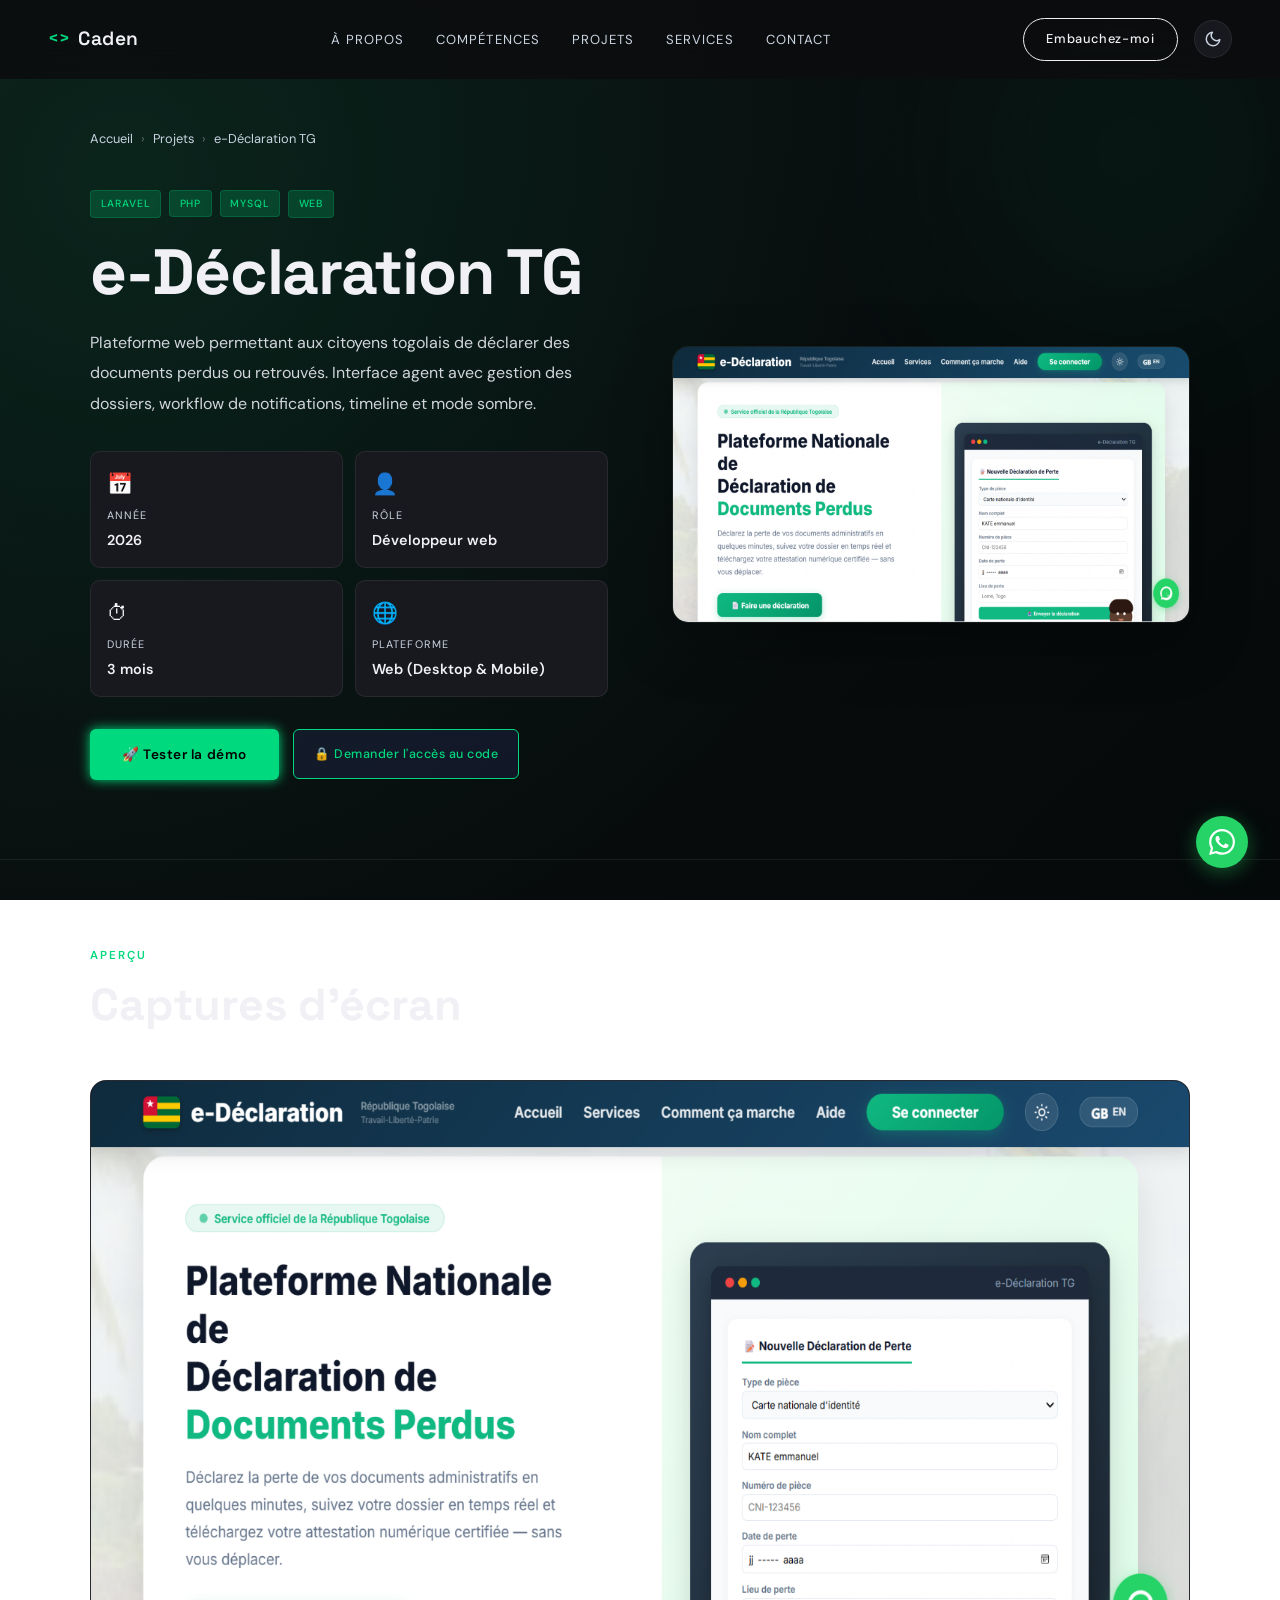
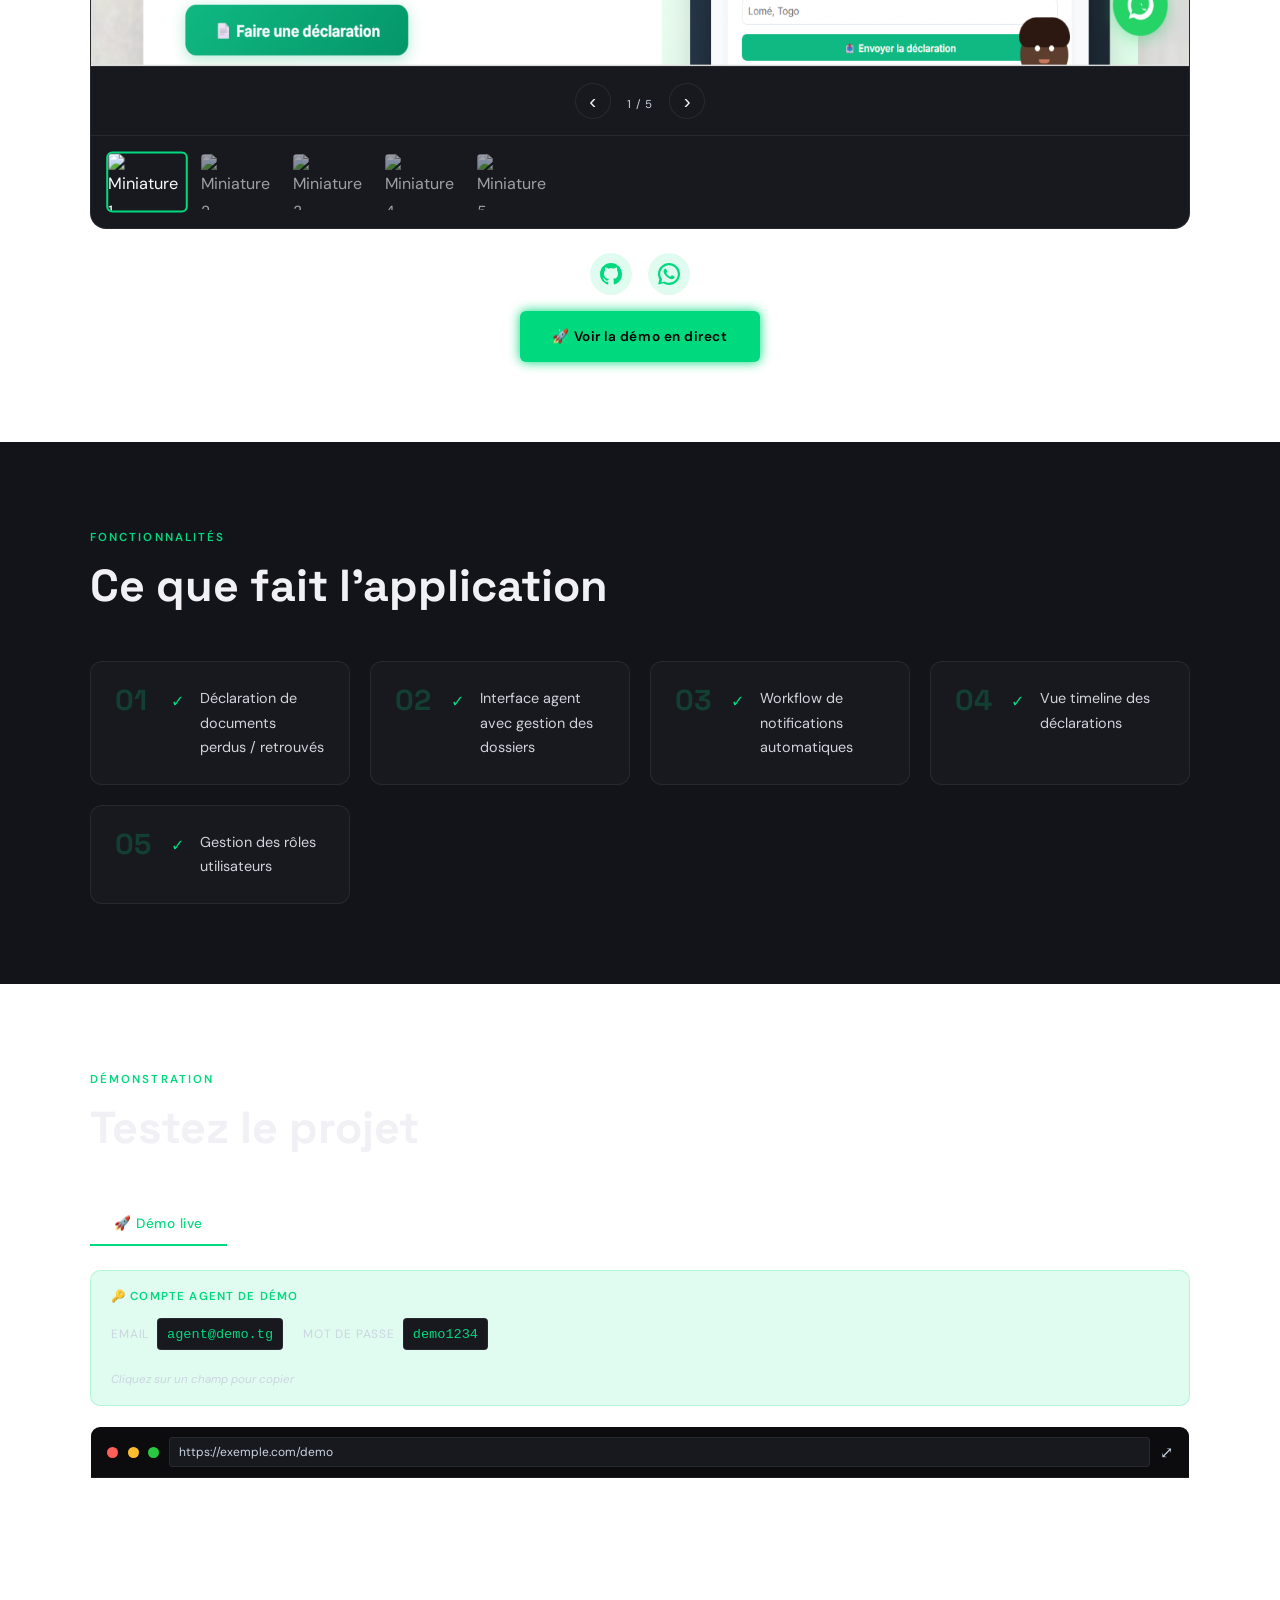
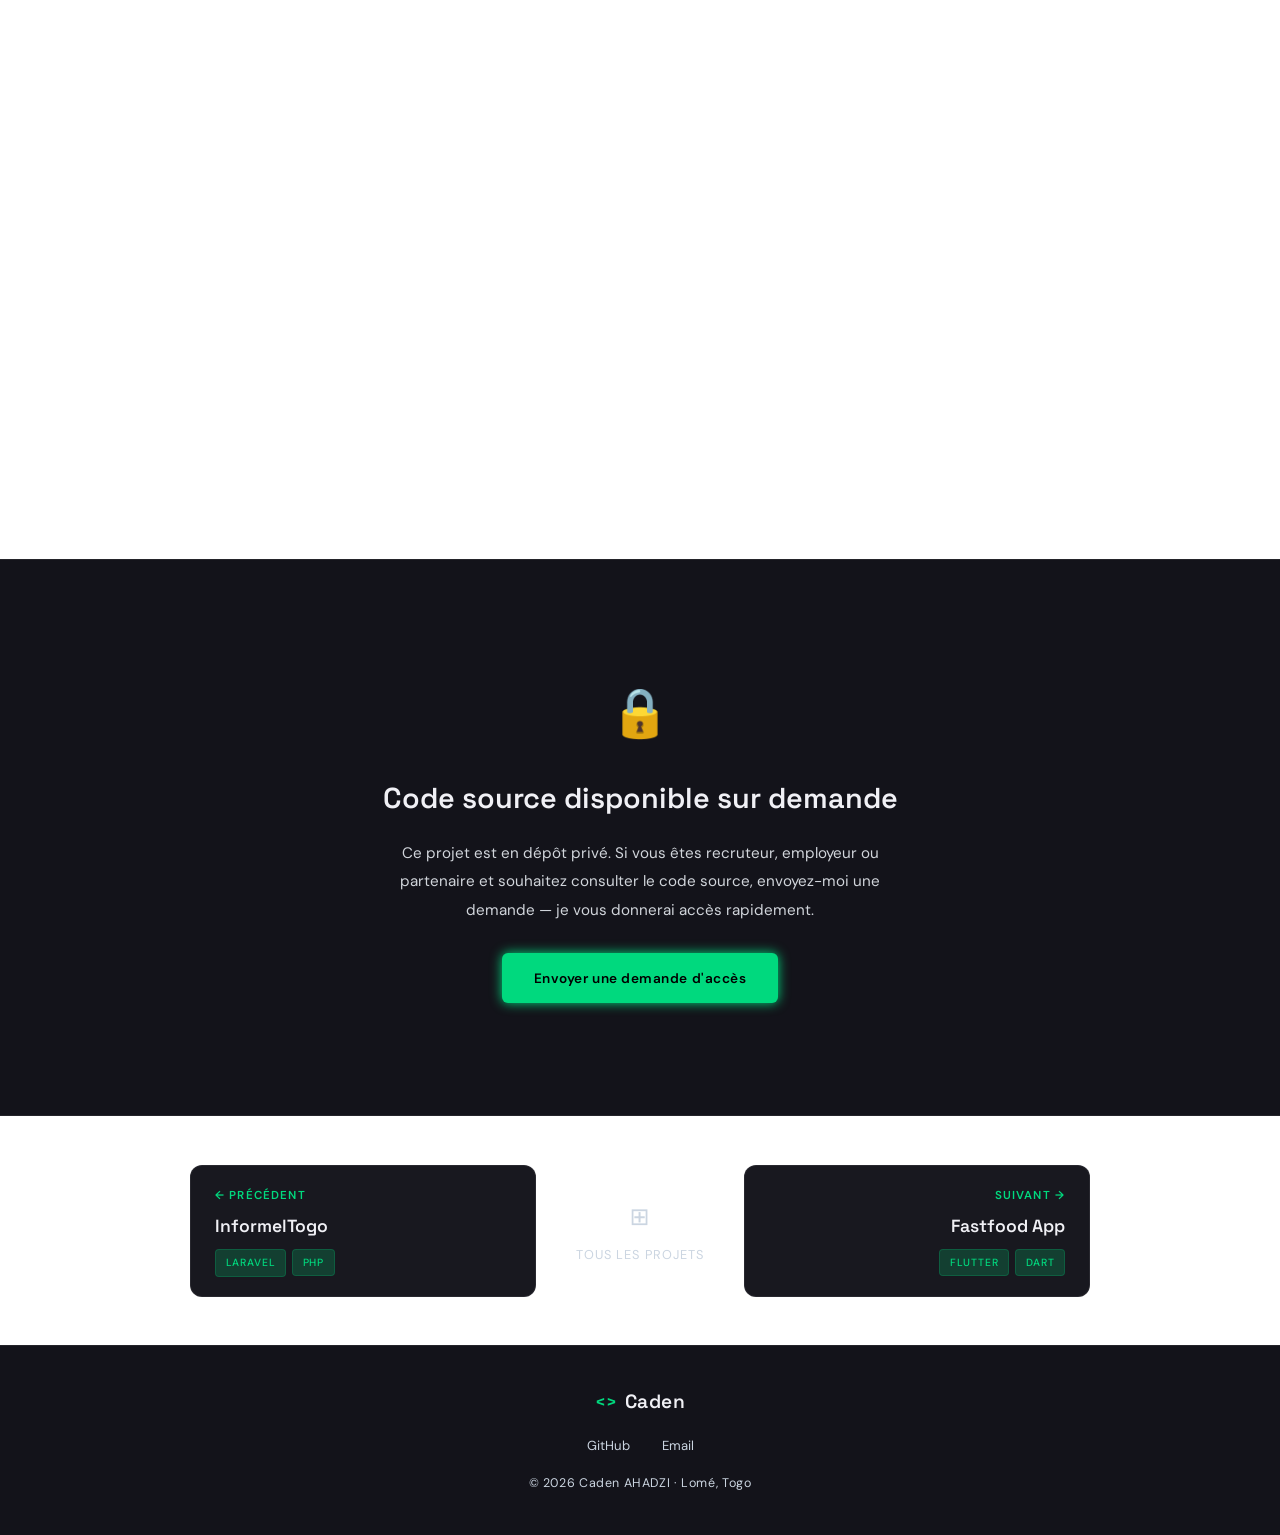
==== commit 12ab3d12: "changement des capture du projet perdoc" ====
--- a/projet-edeclaration.html
+++ b/projet-edeclaration.html
@@ -105,7 +105,7 @@
           </div>
 
           <div class="projet-hero-visuel fade-in visible">
-            <img src="images/pertdoc.webp" alt="e-Déclaration TG" class="projet-hero-img">
+            <img src="images/page d'acceuil.png" alt="e-Déclaration TG" class="projet-hero-img">
           </div>
         </div>
       </div>
@@ -121,19 +121,19 @@
         <div class="screenshots-full" id="screenshotsBlock">
           <div class="sf-slider" id="mainImageContainer">
             <div class="sf-slide active" data-index="0">
-              <img src="images/pertdoc1.webp" alt="Screenshot 1">
+              <img src="images/page d'acceuil.png" alt="Screenshot 1">
             </div>
             <div class="sf-slide" data-index="1">
-              <img src="images/pertdoc2.webp" alt="Screenshot 2">
+              <img src="images/page de connexion.png" alt="Screenshot 2">
             </div>
             <div class="sf-slide" data-index="2">
-              <img src="images/pertdoc3.webp" alt="Screenshot 3">
+              <img src="images/dashboard user.png" alt="Screenshot 3">
             </div>
             <div class="sf-slide" data-index="3">
-              <img src="images/pertdoc4.webp" alt="Screenshot 4">
+              <img src="images/formulaire de declaration.png" alt="Screenshot 4">
             </div>
             <div class="sf-slide" data-index="4">
-              <img src="images/pertdoc5.webp" alt="Screenshot 5">
+              <img src="images/dashboard agent.png" alt="Screenshot 5">
             </div>
           </div>
 
